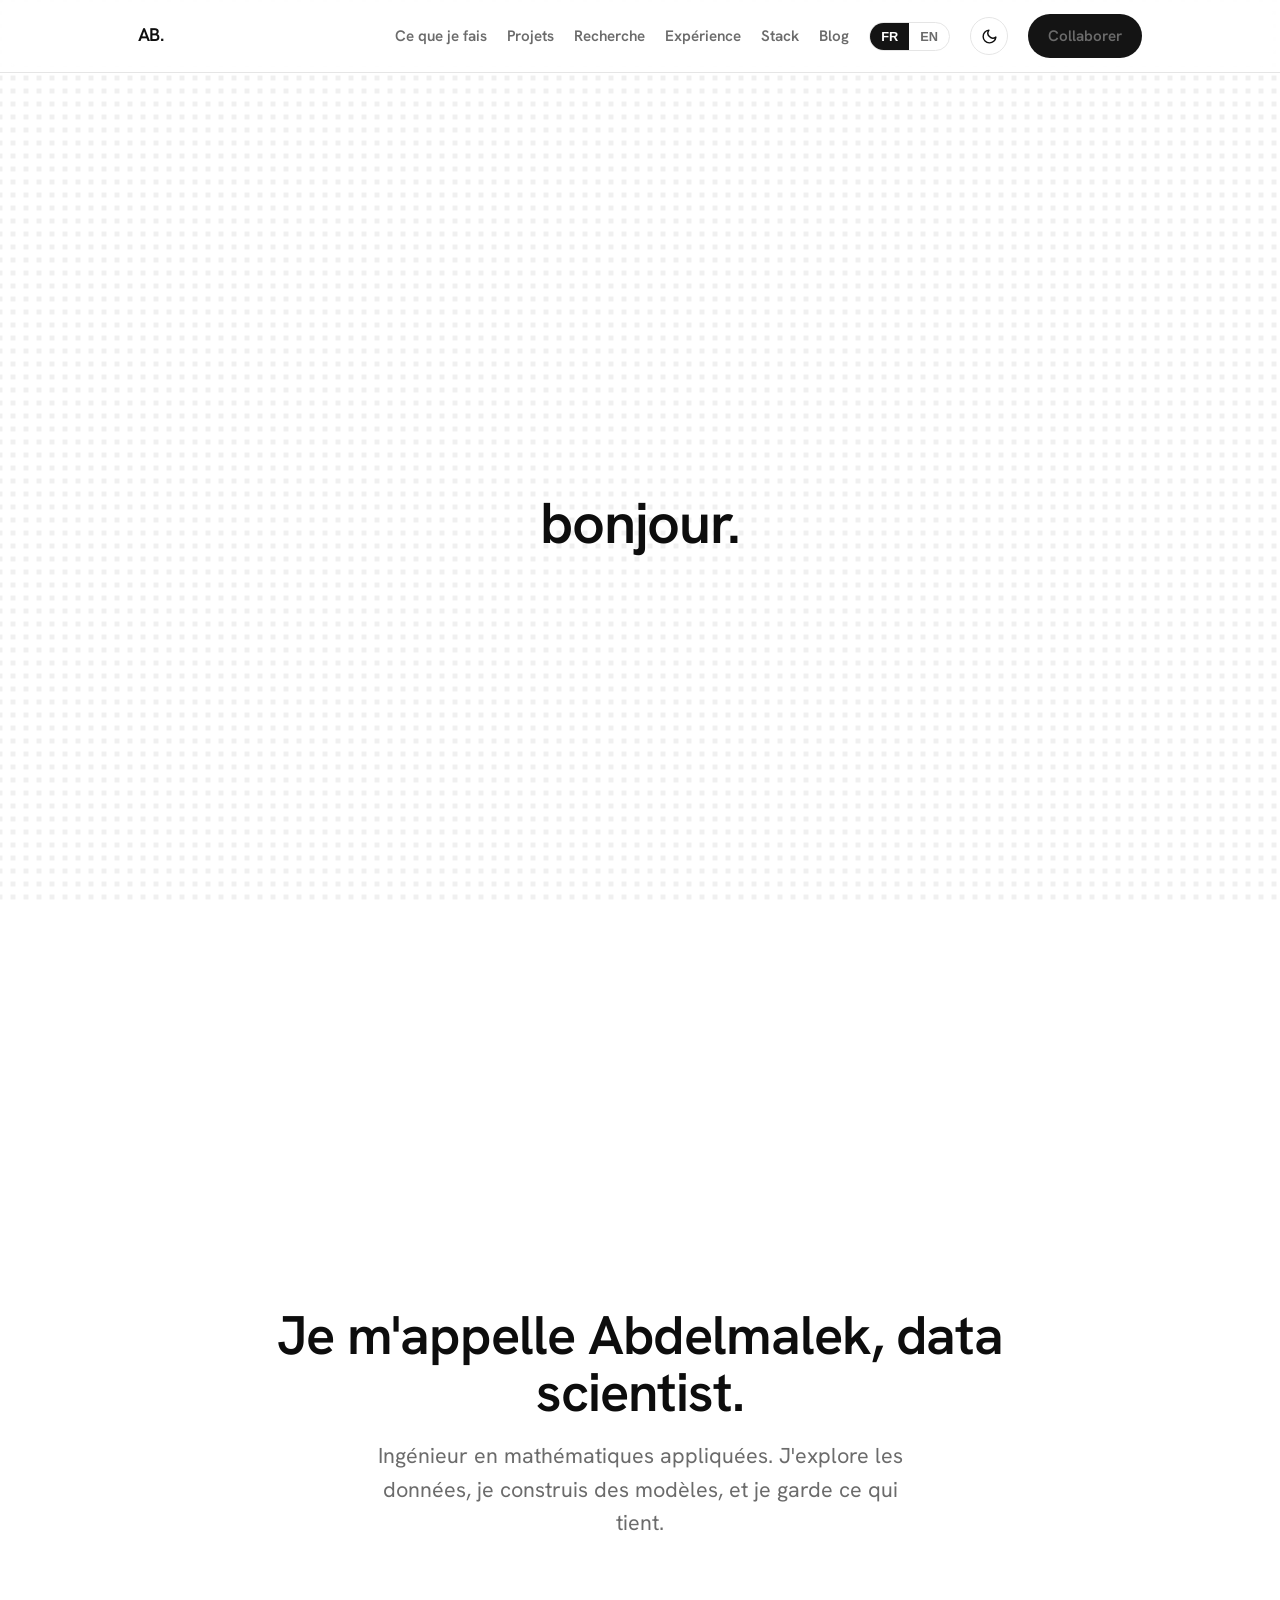
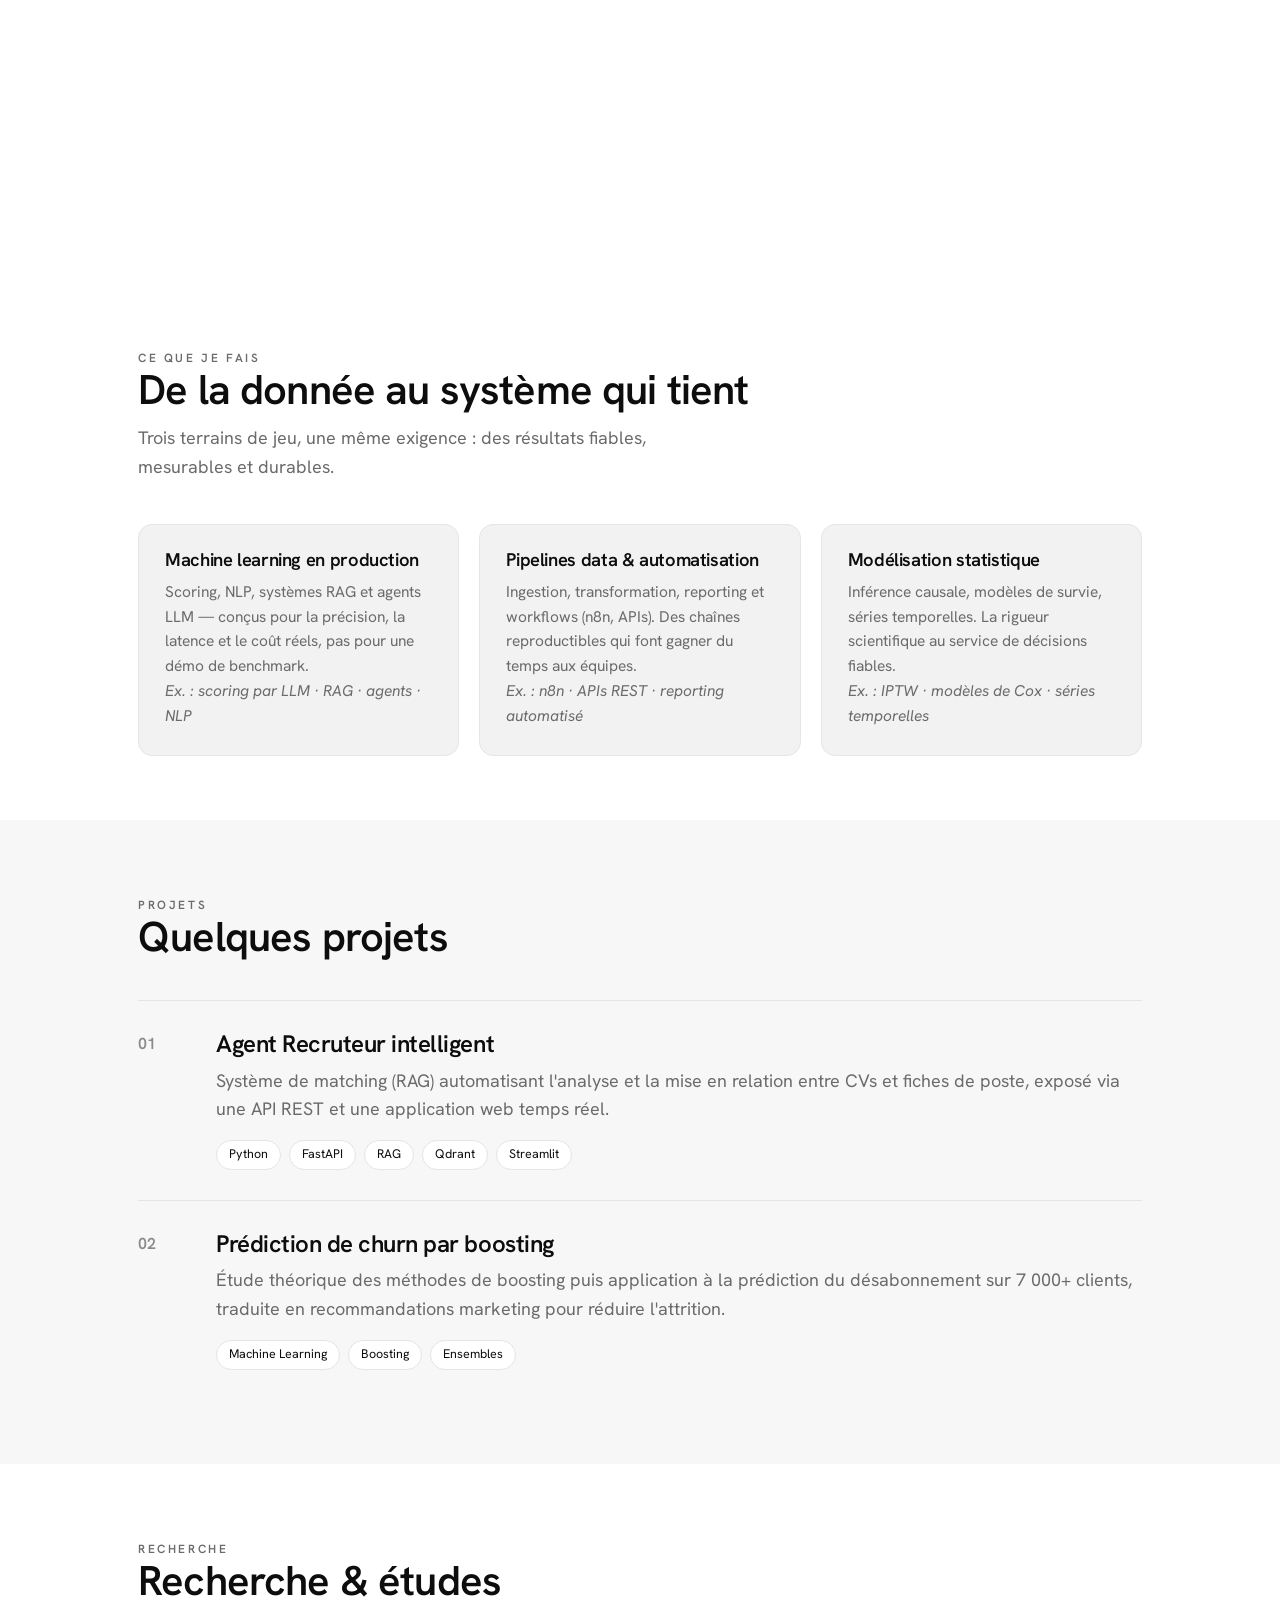
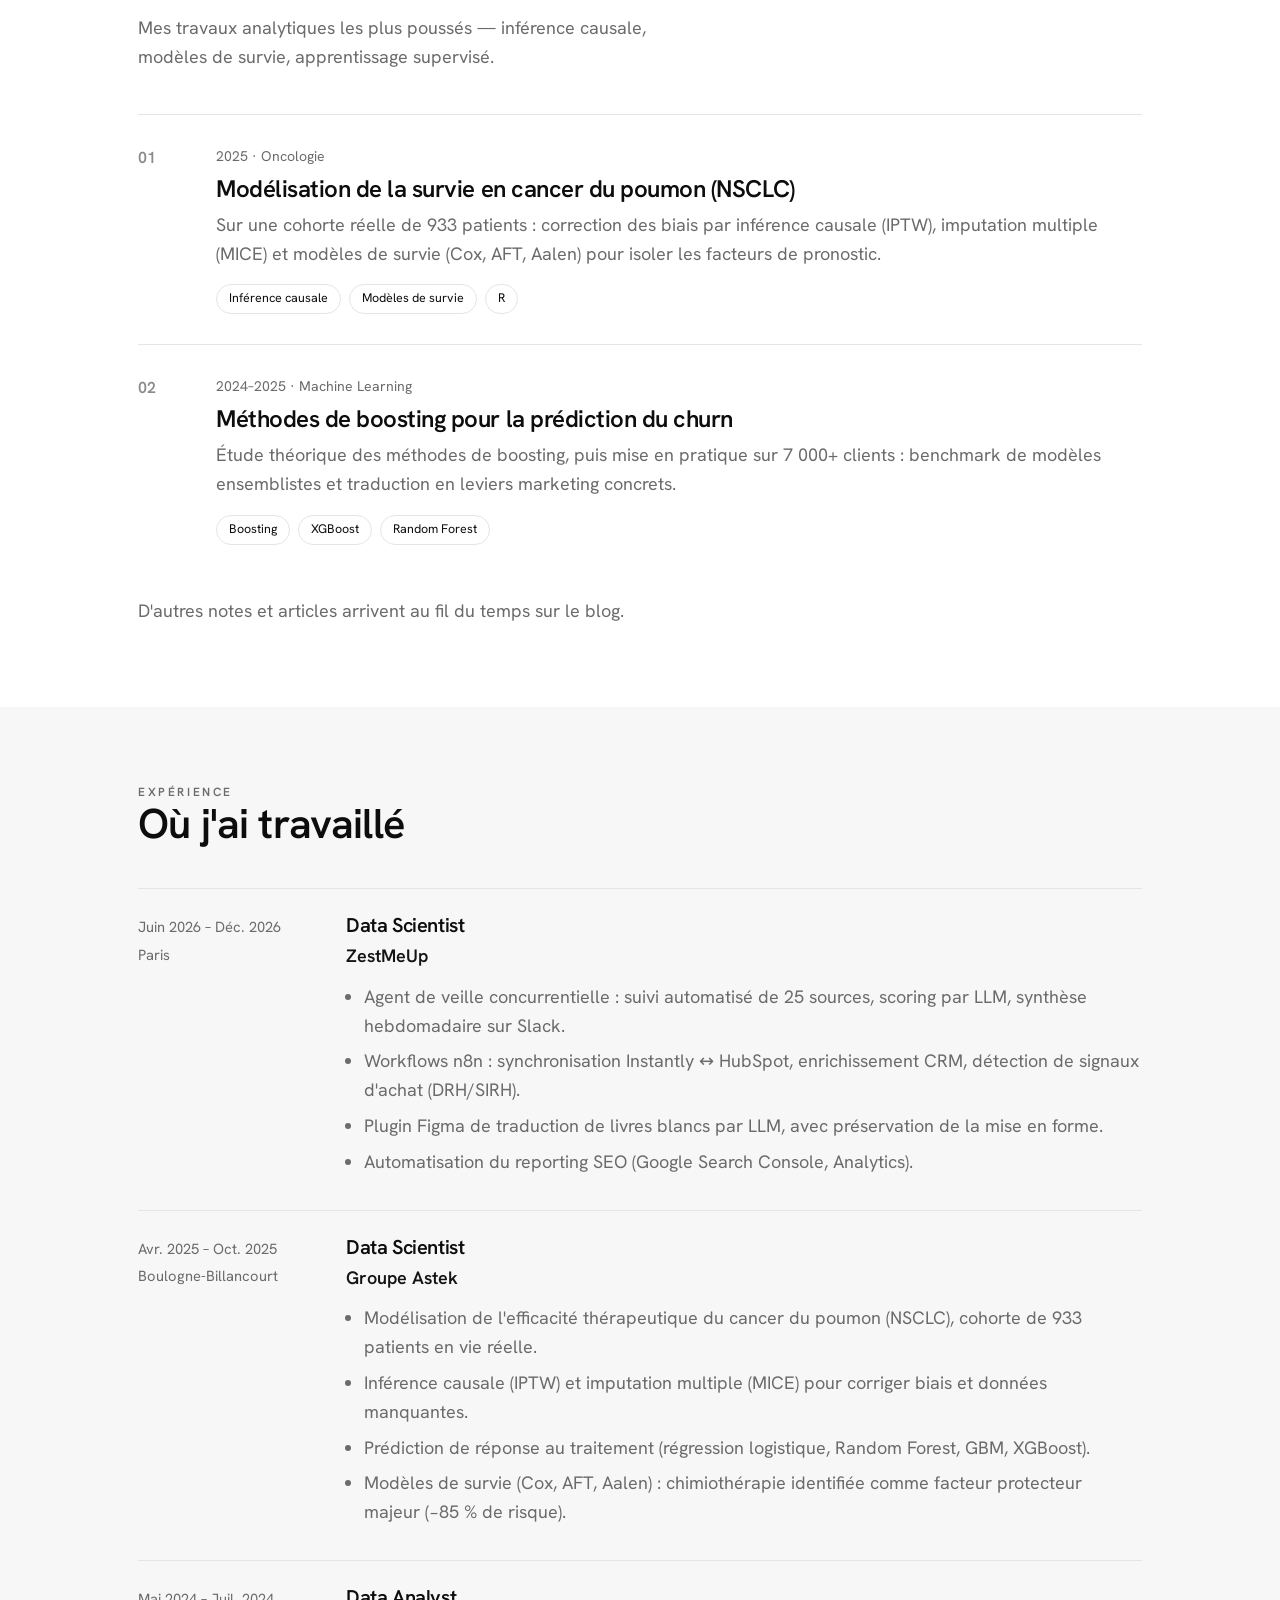
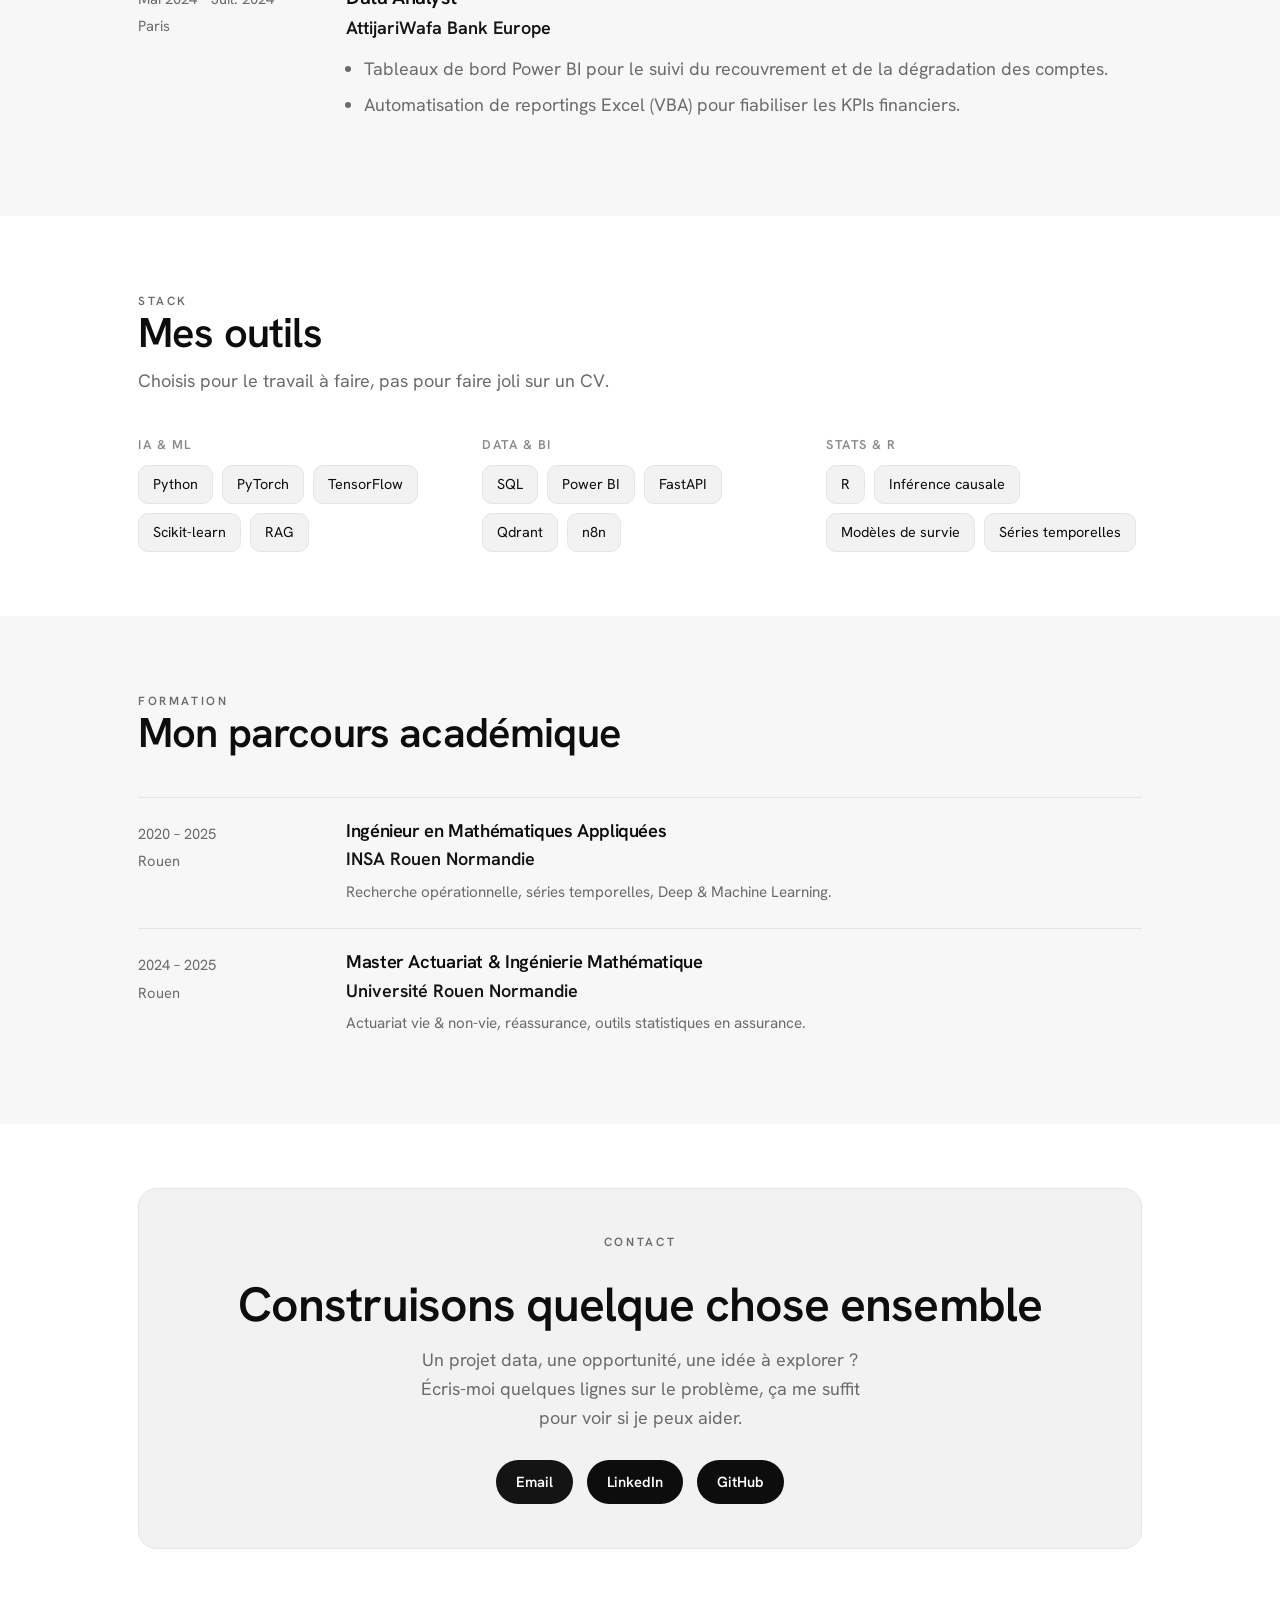
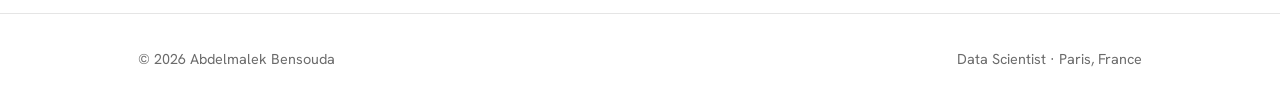
==== index.html @ 174f7709 "Add files via upload" ====
<!doctype html>
<html lang="fr" data-theme="light">
<head>
  <meta charset="utf-8">
  <meta name="viewport" content="width=device-width, initial-scale=1">
  <title>Abdelmalek Bensouda — Data Scientist</title>
  <meta name="description" content="Abdelmalek Bensouda, Data Scientist à Paris. Machine learning en production, pipelines data, inférence causale et automatisation.">
  <script>try{var t=localStorage.getItem('theme');if(!t){t=window.matchMedia&&window.matchMedia('(prefers-color-scheme: dark)').matches?'dark':'light';}document.documentElement.setAttribute('data-theme',t);}catch(e){}</script>
  <link rel="preconnect" href="https://fonts.googleapis.com">
  <link rel="preconnect" href="https://fonts.gstatic.com" crossorigin>
  <link href="https://fonts.googleapis.com/css2?family=Hanken+Grotesk:wght@400;500;600;700;800&display=swap" rel="stylesheet">
  <link rel="stylesheet" href="style.css">
</head>
<body>

  <!-- Navigation -->
  <nav class="nav">
    <div class="nav-inner">
      <a href="index.html" class="brand">AB<b>.</b></a>
      <button class="nav-toggle" id="nav-toggle" aria-label="Menu">☰</button>
      <div class="nav-links" id="nav-links">
        <a href="#faire" class="hide-sm" data-i18n="nav.what">Ce que je fais</a>
        <a href="#projets" data-i18n="nav.projects">Projets</a>
        <a href="#recherche" class="hide-sm" data-i18n="nav.research">Recherche</a>
        <a href="#experience" class="hide-sm" data-i18n="nav.experience">Expérience</a>
        <a href="#stack" class="hide-sm" data-i18n="nav.stack">Stack</a>
        <a href="blog.html" data-i18n="nav.blog">Blog</a>
        <span class="lang">
          <button type="button" data-lang="fr">FR</button>
          <button type="button" data-lang="en">EN</button>
        </span>
        <button id="theme-toggle" class="icon-btn" aria-label="Thème">☾</button>
        <a href="#contact" class="btn btn-sea" data-i18n="nav.collab">Collaborer</a>
      </div>
    </div>
  </nav>

  <!-- Hero : écran pixelisé — slide 1 "bonjour.", slide 2 présentation -->
  <header class="hero" id="hero">
    <canvas id="pixelcanvas" class="pixelcanvas" aria-hidden="true"></canvas>
    <div class="slide">
      <span class="greet" data-i18n="hero.greet">bonjour<b>.</b></span>
    </div>
    <div class="slide">
      <div class="slide-inner" data-reveal>
        <h1 class="bigname" data-i18n="hero.name">Je m'appelle Abdelmalek, data scientist<b>.</b></h1>
        <p class="bigrole" data-i18n="hero.pitch">Ingénieur en mathématiques appliquées. J'explore les données, je construis des modèles, et je garde ce qui tient.</p>
      </div>
    </div>
  </header>

  <main>
    <!-- Ce que je fais -->
    <section id="faire">
      <div class="wrap">
        <div class="section-head" data-reveal>
          <p class="eyebrow" data-i18n="what.eyebrow">Ce que je fais</p>
          <h2 data-i18n="what.title">De la donnée au système qui tient</h2>
          <p data-i18n="what.sub">Trois terrains de jeu, une même exigence : des résultats fiables, mesurables et durables.</p>
        </div>
        <div class="cards">
          <div class="card" data-reveal>
            <h3 data-i18n="c1.t">Machine learning en production</h3>
            <p data-i18n="c1.b">Scoring, NLP, systèmes RAG et agents LLM — conçus pour la précision, la latence et le coût réels, pas pour une démo de benchmark.</p>
            <p class="card-ex" data-i18n="c1.ex">Ex. : scoring par LLM · RAG · agents · NLP</p>
          </div>
          <div class="card" data-reveal>
            <h3 data-i18n="c2.t">Pipelines data &amp; automatisation</h3>
            <p data-i18n="c2.b">Ingestion, transformation, reporting et workflows (n8n, APIs). Des chaînes reproductibles qui font gagner du temps aux équipes.</p>
            <p class="card-ex" data-i18n="c2.ex">Ex. : n8n · APIs REST · reporting automatisé</p>
          </div>
          <div class="card" data-reveal>
            <h3 data-i18n="c3.t">Modélisation statistique</h3>
            <p data-i18n="c3.b">Inférence causale, modèles de survie, séries temporelles. La rigueur scientifique au service de décisions fiables.</p>
            <p class="card-ex" data-i18n="c3.ex">Ex. : IPTW · modèles de Cox · séries temporelles</p>
          </div>
        </div>
      </div>
    </section>

    <!-- Projets -->
    <section id="projets">
      <div class="wrap">
        <div class="section-head" data-reveal>
          <p class="eyebrow" data-i18n="proj.eyebrow">Projets</p>
          <h2 data-i18n="proj.title">Quelques projets</h2>
        </div>
        <div class="project" data-reveal>
          <div class="num">01</div>
          <div>
            <h3 data-i18n="p1.t">Agent Recruteur intelligent</h3>
            <p data-i18n="p1.b">Système de matching (RAG) automatisant l'analyse et la mise en relation entre CVs et fiches de poste, exposé via une API REST et une application web temps réel.</p>
            <div class="tags">
              <span class="tag">Python</span><span class="tag">FastAPI</span>
              <span class="tag">RAG</span><span class="tag">Qdrant</span><span class="tag">Streamlit</span>
            </div>
          </div>
        </div>
        <div class="project" data-reveal>
          <div class="num">02</div>
          <div>
            <h3 data-i18n="p2.t">Prédiction de churn par boosting</h3>
            <p data-i18n="p2.b">Étude théorique des méthodes de boosting puis application à la prédiction du désabonnement sur 7 000+ clients, traduite en recommandations marketing pour réduire l'attrition.</p>
            <div class="tags">
              <span class="tag">Machine Learning</span><span class="tag">Boosting</span>
              <span class="tag">Ensembles</span>
            </div>
          </div>
        </div>
      </div>
    </section>

    <!-- Recherche -->
    <section id="recherche">
      <div class="wrap">
        <div class="section-head" data-reveal>
          <p class="eyebrow" data-i18n="research.eyebrow">Recherche</p>
          <h2 data-i18n="research.title">Recherche &amp; études</h2>
          <p data-i18n="research.sub">Mes travaux analytiques les plus poussés — inférence causale, modèles de survie, apprentissage supervisé.</p>
        </div>
        <div class="project" data-reveal>
          <div class="num">01</div>
          <div>
            <div class="when" data-i18n="r1.when" style="color:var(--muted);font-size:.88rem;margin-bottom:8px">2025 · Oncologie</div>
            <h3 data-i18n="r1.t">Modélisation de la survie en cancer du poumon (NSCLC)</h3>
            <p data-i18n="r1.b">Sur une cohorte réelle de 933 patients : correction des biais par inférence causale (IPTW), imputation multiple (MICE) et modèles de survie (Cox, AFT, Aalen) pour isoler les facteurs de pronostic.</p>
            <div class="tags">
              <span class="tag" data-i18n="chip.causal">Inférence causale</span>
              <span class="tag" data-i18n="chip.surv">Modèles de survie</span>
              <span class="tag">R</span>
            </div>
          </div>
        </div>
        <div class="project" data-reveal>
          <div class="num">02</div>
          <div>
            <div class="when" data-i18n="r2.when" style="color:var(--muted);font-size:.88rem;margin-bottom:8px">2024–2025 · Machine Learning</div>
            <h3 data-i18n="r2.t">Méthodes de boosting pour la prédiction du churn</h3>
            <p data-i18n="r2.b">Étude théorique des méthodes de boosting, puis mise en pratique sur 7 000+ clients : benchmark de modèles ensemblistes et traduction en leviers marketing concrets.</p>
            <div class="tags">
              <span class="tag">Boosting</span><span class="tag">XGBoost</span><span class="tag">Random Forest</span>
            </div>
          </div>
        </div>
        <p data-reveal data-i18n="research.note" style="color:var(--muted);margin-top:22px">D'autres notes et articles arrivent au fil du temps sur le blog.</p>
      </div>
    </section>

    <!-- Expérience -->
    <section id="experience">
      <div class="wrap">
        <div class="section-head" data-reveal>
          <p class="eyebrow" data-i18n="exp.eyebrow">Expérience</p>
          <h2 data-i18n="exp.title">Où j'ai travaillé</h2>
        </div>
        <div class="xp" data-reveal>
          <div class="when"><span data-i18n="x1.when">Juin 2026 – Déc. 2026</span><span class="place">Paris</span></div>
          <div>
            <h3 data-i18n="x1.role">Data Scientist</h3>
            <div class="org">ZestMeUp</div>
            <ul data-i18n="x1.ul"><li>Agent de veille concurrentielle : suivi automatisé de 25 sources, scoring par LLM, synthèse hebdomadaire sur Slack.</li><li>Workflows n8n : synchronisation Instantly ↔ HubSpot, enrichissement CRM, détection de signaux d'achat (DRH/SIRH).</li><li>Plugin Figma de traduction de livres blancs par LLM, avec préservation de la mise en forme.</li><li>Automatisation du reporting SEO (Google Search Console, Analytics).</li></ul>
          </div>
        </div>
        <div class="xp" data-reveal>
          <div class="when"><span data-i18n="x2.when">Avr. 2025 – Oct. 2025</span><span class="place">Boulogne-Billancourt</span></div>
          <div>
            <h3 data-i18n="x2.role">Data Scientist</h3>
            <div class="org">Groupe Astek</div>
            <ul data-i18n="x2.ul"><li>Modélisation de l'efficacité thérapeutique du cancer du poumon (NSCLC), cohorte de 933 patients en vie réelle.</li><li>Inférence causale (IPTW) et imputation multiple (MICE) pour corriger biais et données manquantes.</li><li>Prédiction de réponse au traitement (régression logistique, Random Forest, GBM, XGBoost).</li><li>Modèles de survie (Cox, AFT, Aalen) : chimiothérapie identifiée comme facteur protecteur majeur (−85 % de risque).</li></ul>
          </div>
        </div>
        <div class="xp" data-reveal>
          <div class="when"><span data-i18n="x3.when">Mai 2024 – Juil. 2024</span><span class="place">Paris</span></div>
          <div>
            <h3 data-i18n="x3.role">Data Analyst</h3>
            <div class="org">AttijariWafa Bank Europe</div>
            <ul data-i18n="x3.ul"><li>Tableaux de bord Power BI pour le suivi du recouvrement et de la dégradation des comptes.</li><li>Automatisation de reportings Excel (VBA) pour fiabiliser les KPIs financiers.</li></ul>
          </div>
        </div>
      </div>
    </section>

    <!-- Stack -->
    <section id="stack">
      <div class="wrap">
        <div class="section-head" data-reveal>
          <p class="eyebrow" data-i18n="stack.eyebrow">Stack</p>
          <h2 data-i18n="stack.title">Mes outils</h2>
          <p data-i18n="stack.sub">Choisis pour le travail à faire, pas pour faire joli sur un CV.</p>
        </div>
        <div class="stack-grid">
          <div data-reveal>
            <h3>IA &amp; ML</h3>
            <div class="chips">
              <span class="chip">Python</span><span class="chip">PyTorch</span>
              <span class="chip">TensorFlow</span><span class="chip">Scikit-learn</span><span class="chip">RAG</span>
            </div>
          </div>
          <div data-reveal>
            <h3>Data &amp; BI</h3>
            <div class="chips">
              <span class="chip">SQL</span><span class="chip">Power BI</span>
              <span class="chip">FastAPI</span><span class="chip">Qdrant</span><span class="chip">n8n</span>
            </div>
          </div>
          <div data-reveal>
            <h3 data-i18n="stack.g3">Stats &amp; R</h3>
            <div class="chips">
              <span class="chip">R</span>
              <span class="chip" data-i18n="chip.causal">Inférence causale</span>
              <span class="chip" data-i18n="chip.surv">Modèles de survie</span>
              <span class="chip" data-i18n="chip.ts">Séries temporelles</span>
            </div>
          </div>
        </div>
      </div>
    </section>

    <!-- Formation -->
    <section id="formation">
      <div class="wrap">
        <div class="section-head" data-reveal>
          <p class="eyebrow" data-i18n="edu.eyebrow">Formation</p>
          <h2 data-i18n="edu.title">Mon parcours académique</h2>
        </div>
        <div class="edu" data-reveal>
          <div class="when">2020 – 2025<span class="place" style="display:block;margin-top:4px">Rouen</span></div>
          <div>
            <h3 data-i18n="e1.t">Ingénieur en Mathématiques Appliquées</h3>
            <div class="org">INSA Rouen Normandie</div>
            <p data-i18n="e1.b">Recherche opérationnelle, séries temporelles, Deep &amp; Machine Learning.</p>
          </div>
        </div>
        <div class="edu" data-reveal>
          <div class="when">2024 – 2025<span class="place" style="display:block;margin-top:4px">Rouen</span></div>
          <div>
            <h3 data-i18n="e2.t">Master Actuariat &amp; Ingénierie Mathématique</h3>
            <div class="org">Université Rouen Normandie</div>
            <p data-i18n="e2.b">Actuariat vie &amp; non-vie, réassurance, outils statistiques en assurance.</p>
          </div>
        </div>
      </div>
    </section>

    <!-- Contact -->
    <section id="contact">
      <div class="wrap">
        <div class="contact-box" data-reveal>
          <p class="eyebrow" data-i18n="contact.eyebrow">Contact</p>
          <h2 data-i18n="contact.title">Construisons quelque chose ensemble</h2>
          <p data-i18n="contact.b">Un projet data, une opportunité, une idée à explorer ? Écris-moi quelques lignes sur le problème, ça me suffit pour voir si je peux aider.</p>
          <div class="contact-links">
            <a href="mailto:abdelmalekbensouda@gmail.com" class="btn btn-sea">Email</a>
            <a href="https://linkedin.com/in/abdelmalek-bensouda" target="_blank" rel="noopener" class="btn">LinkedIn</a>
            <a href="https://github.com/" target="_blank" rel="noopener" class="btn">GitHub</a>
          </div>
        </div>
      </div>
    </section>
  </main>

  <footer>
    <div class="wrap footer-inner">
      <span>© 2026 Abdelmalek Bensouda</span>
      <span data-i18n="footer.role">Data Scientist · Paris, France</span>
    </div>
  </footer>

  <script src="script.js"></script>
</body>
</html>
---- style.css ----
/* =========================================================
   Abdelmalek Bensouda — Portfolio
   Thème : blanc & bleu mer. Épicycle (oiseau) en pièce maîtresse.
   Change les couleurs dans :root ci-dessous.
   ========================================================= */

:root {
  --bg:      #FFFFFF;   /* blanc */
  --bg2:     #F7F7F7;   /* gris très clair */
  --surface: #F2F2F2;   /* carte gris clair */
  --ink:     #0D0D0D;   /* presque noir (texte) */
  --muted:   #6B6B6B;   /* gris moyen */
  --line:    #E5E5E5;   /* filets gris clair */
  --sea:     #141414;   /* accent principal (encre) */
  --sea-deep:#000000;
  --aqua:    #8A8A8A;   /* accent secondaire (gris) */
  --max:     1060px;
}

:root[data-theme="dark"] {
  --bg:      #0B0B0B;   /* noir doux */
  --bg2:     #121212;
  --surface: #181818;
  --ink:     #F4F4F4;
  --muted:   #A0A0A0;
  --line:    #272727;
  --sea:     #FFFFFF;
  --sea-deep:#D8D8D8;
  --aqua:    #8F8F8F;
}

* { box-sizing: border-box; }
html { scroll-behavior: smooth; }

body {
  margin: 0;
  background: var(--bg);
  color: var(--ink);
  font-family: "Hanken Grotesk", system-ui, -apple-system, sans-serif;
  font-size: 18px;
  line-height: 1.6;
  -webkit-font-smoothing: antialiased;
  transition: background 0.4s ease, color 0.4s ease;
  overflow-x: hidden;
}

a { color: inherit; }
b, strong { font-weight: 600; }
.wrap { width: 100%; max-width: var(--max); margin: 0 auto; padding: 0 28px; }

/* ---------- Typo ---------- */
h1, h2, h3 { margin: 0; font-weight: 600; letter-spacing: -0.02em; line-height: 1.05; }
.eyebrow { font-size: 0.74rem; letter-spacing: 0.22em; text-transform: uppercase;
  color: var(--aqua); font-weight: 600; margin: 0 0 20px; }

/* ---------- Intro ---------- */
.intro { position: fixed; inset: 0; z-index: 200; background: var(--bg);
  display: grid; place-items: center; animation: introOut 0.6s ease 1.6s forwards; }
.intro span { font-size: clamp(3rem, 12vw, 7rem); font-weight: 600; letter-spacing: -0.03em; }
.intro span b { color: var(--sea); }
@keyframes introOut { to { opacity: 0; visibility: hidden; } }

/* ---------- Nav ---------- */
.nav { position: sticky; top: 0; z-index: 80;
  background: color-mix(in srgb, var(--bg) 85%, transparent);
  backdrop-filter: saturate(140%) blur(10px); border-bottom: 1px solid var(--line); }
.nav-inner { display: flex; align-items: center; justify-content: space-between;
  gap: 16px; padding: 14px 28px; max-width: var(--max); margin: 0 auto; }
.brand { font-weight: 600; font-size: 1.15rem; letter-spacing: -0.03em; text-decoration: none; }
.brand b { color: var(--sea); }
.nav-links { display: flex; gap: 20px; align-items: center; flex-wrap: wrap; justify-content: flex-end; }
.nav-links a { text-decoration: none; color: var(--muted); font-size: 0.95rem; font-weight: 600;
  transition: color 0.2s ease; }
.nav-links a:hover { color: var(--ink); }

.lang { display: inline-flex; align-items: center; border: 1px solid var(--line);
  border-radius: 100px; overflow: hidden; }
.lang button { background: none; border: none; cursor: pointer; font-weight: 600;
  font-size: 0.8rem; color: var(--muted); padding: 6px 11px; transition: background 0.2s, color 0.2s; }
.lang button.active { background: var(--sea); color: #fff; }

.icon-btn { background: none; border: 1px solid var(--line); color: var(--ink);
  width: 38px; height: 38px; border-radius: 50%; cursor: pointer; font-size: 1rem;
  display: grid; place-items: center; transition: border-color 0.2s, transform 0.2s; }
.icon-btn:hover { border-color: var(--sea); transform: rotate(-15deg); }

.nav-toggle { display: none; background: none; border: 1px solid var(--line); color: var(--ink);
  width: 40px; height: 40px; border-radius: 10px; cursor: pointer; font-size: 1.15rem; place-items: center; }

.btn { display: inline-block; background: var(--ink); color: var(--bg); text-decoration: none;
  font-weight: 600; font-size: 0.92rem; padding: 10px 20px; border-radius: 100px;
  transition: transform 0.2s, background 0.2s; }
.btn:hover { transform: translateY(-2px); background: var(--sea-deep); color: var(--bg); }
.btn-sea { background: var(--sea); color: var(--bg); }
.btn-sea:hover { background: var(--sea-deep); color: var(--bg); }

/* ---------- Hero + épicycle ---------- */
.hero { position: relative; }
.pixelcanvas { position: fixed; inset: 0; width: 100%; height: 100%; display: block; z-index: 0; pointer-events: none; }
.slide { position: relative; z-index: 4; min-height: 100vh; display: grid; place-items: center; text-align: center; padding: 0 28px; }
.slide .greet { font-size: clamp(2rem, 6vw, 3.6rem); font-weight: 600; letter-spacing: -0.02em; color: var(--ink); }
.slide .greet b, .bigname b { color: var(--ink); }
.slide-inner { max-width: 760px; }
.pixel-hint { color: var(--muted); font-size: 0.9rem; margin: 0 0 22px; }
.intro-sec { padding: 80px 0 64px; }
.bigname { font-size: clamp(1.8rem, 5vw, 3.4rem); letter-spacing: -0.02em; }
.bigrole { color: var(--muted); font-size: clamp(1.05rem, 2.4vw, 1.35rem); max-width: 46ch; margin: 18px auto 0; line-height: 1.55; }
.greet { font-size: clamp(2.6rem, 8vw, 5rem); font-weight: 600; letter-spacing: -0.03em;
  cursor: pointer; user-select: none; transition: transform 0.2s ease; display: inline-block; }
.greet:hover { transform: translateY(-3px); }
.greet:active { transform: translateY(0); }
.greet:focus-visible { outline: 2px solid var(--sea); outline-offset: 8px; border-radius: 8px; }
.greet b { color: var(--sea); }

.intro-reveal { max-height: 0; overflow: hidden; opacity: 0;
  transition: max-height 0.55s ease, opacity 0.45s ease, margin 0.45s ease; }
.intro-reveal.open { max-height: 320px; opacity: 1; margin-top: 10px; }
.intro-reveal p { font-size: clamp(1.02rem, 2.3vw, 1.3rem); color: var(--ink);
  max-width: 54ch; margin: 0 auto; line-height: 1.55; }
#hero-hint { transition: opacity 0.35s ease; }
.epi-wrap { position: relative; width: min(560px, 92vw); margin: 4px auto 6px; }
canvas.epi { display: block; width: 100%; height: auto; }
.epi-cap { font-size: 0.82rem; color: var(--muted); margin: 0 0 22px; letter-spacing: 0.02em; }
.hero p.lead { font-size: clamp(1.02rem, 2.3vw, 1.3rem); color: var(--muted);
  max-width: 42ch; margin: 0 auto 26px; }
.hero-cta { display: flex; gap: 14px; justify-content: center; flex-wrap: wrap; }

/* bulles qui montent */
.field { position: absolute; inset: 0; z-index: 1; pointer-events: none; }
.bubble { position: absolute; bottom: -30px; border-radius: 2px;
  background: var(--aqua); opacity: 0.09; animation: rise linear infinite; }
@keyframes rise {
  0% { transform: translateY(0) translateX(0); opacity: 0; }
  10% { opacity: 0.22; }
  90% { opacity: 0.22; }
  100% { transform: translateY(-96vh) translateX(20px); opacity: 0; }
}

/* ---------- Sections ---------- */
section { padding: 64px 0; position: relative; z-index: 5; background: var(--bg); }
section:nth-of-type(even) { background: var(--bg2); }
.section-head { margin-bottom: 42px; }
.section-head h2 { font-size: clamp(1.7rem, 4.4vw, 2.6rem); }
.section-head p { color: var(--muted); margin: 12px 0 0; max-width: 52ch; }

[data-reveal] { opacity: 0; transform: translateY(20px); transition: opacity 0.6s ease, transform 0.6s ease; }
[data-reveal].in { opacity: 1; transform: none; }

/* services */
.cards { display: grid; grid-template-columns: repeat(3, 1fr); gap: 20px; }
.card { background: var(--surface); border: 1px solid var(--line); border-radius: 14px;
  padding: 26px; transition: transform 0.2s, box-shadow 0.2s; }
.card:hover { transform: translateY(-4px); box-shadow: 0 16px 36px rgba(10,42,63,0.08); }
.card .ico { font-size: 1.6rem; margin-bottom: 14px; }
.card h3 { font-size: 1.15rem; margin-bottom: 10px; }
.card p { color: var(--muted); margin: 0; font-size: 0.97rem; }
.card-ex { margin-top: 12px; font-size: 0.82rem; color: var(--muted); font-style: italic; }
.cards .card:nth-child(2) { transition-delay: .08s; }
.cards .card:nth-child(3) { transition-delay: .16s; }

/* projects */
.project { display: grid; grid-template-columns: 54px 1fr; gap: 24px;
  padding: 30px 0; border-top: 1px solid var(--line); }
.project .num { font-size: 1rem; font-weight: 600; color: var(--aqua); }
.project h3 { font-size: 1.5rem; margin-bottom: 10px; }
.project p { color: var(--muted); margin: 0 0 16px; }
.tags { display: flex; flex-wrap: wrap; gap: 8px; }
.tag { font-size: 0.78rem; padding: 4px 12px; border: 1px solid var(--line);
  border-radius: 100px; background: var(--bg); color: var(--ink); }

/* experience */
.xp { display: grid; grid-template-columns: 180px 1fr; gap: 28px;
  padding: 26px 0; border-top: 1px solid var(--line); }
.xp .when { color: var(--muted); font-size: 0.92rem; }
.xp .when .place { display: block; margin-top: 4px; }
.xp h3 { font-size: 1.25rem; margin-bottom: 6px; }
.xp .org { color: var(--sea); font-weight: 600; }
.xp ul { margin: 12px 0 0; padding-left: 18px; color: var(--muted); }
.xp ul li { margin-bottom: 7px; }

/* stack */
.stack-grid { display: grid; grid-template-columns: repeat(3, 1fr); gap: 28px; }
.stack-grid h3 { font-size: 0.8rem; letter-spacing: 0.12em; text-transform: uppercase;
  color: var(--aqua); margin-bottom: 14px; }
.chips { display: flex; flex-wrap: wrap; gap: 9px; }
.chip { font-size: 0.9rem; padding: 7px 14px; border-radius: 10px;
  background: var(--surface); border: 1px solid var(--line); }

/* education */
.edu { display: grid; grid-template-columns: 180px 1fr; gap: 28px;
  padding: 24px 0; border-top: 1px solid var(--line); }
.edu .when { color: var(--muted); font-size: 0.92rem; }
.edu h3 { font-size: 1.15rem; margin-bottom: 4px; }
.edu .org { color: var(--sea); font-weight: 600; margin-bottom: 6px; }
.edu p { color: var(--muted); margin: 0; font-size: 0.95rem; }

/* contact */
.contact-box { background: var(--surface); border: 1px solid var(--line);
  border-radius: 18px; padding: 44px; text-align: center; }
.contact-box h2 { font-size: clamp(1.8rem, 5vw, 3rem); margin-bottom: 16px; }
.contact-box p { color: var(--muted); max-width: 46ch; margin: 0 auto 28px; }
.contact-links { display: flex; gap: 14px; justify-content: center; flex-wrap: wrap; }

/* footer */
footer { border-top: 1px solid var(--line); padding: 34px 0; color: var(--muted);
  font-size: 0.9rem; position: relative; z-index: 5; background: var(--bg); }
.footer-inner { display: flex; justify-content: space-between; flex-wrap: wrap; gap: 10px; }

/* ---------- Blog / Article ---------- */
.page-head { padding: 72px 0 36px; }
.page-head h1 { font-size: clamp(2.2rem, 6vw, 3.6rem); margin-bottom: 14px; }
.page-head p { color: var(--muted); max-width: 54ch; }
.posts { border-top: 1px solid var(--line); }
.post-item { display: grid; grid-template-columns: 150px 1fr auto; gap: 24px;
  align-items: baseline; padding: 26px 0; border-bottom: 1px solid var(--line);
  text-decoration: none; transition: padding-left 0.2s ease; }
.post-item:hover { padding-left: 8px; }
.post-item .date { color: var(--muted); font-size: 0.88rem; }
.post-item h3 { font-size: 1.4rem; }
.post-item p { color: var(--muted); margin: 7px 0 0; font-size: 0.96rem; }
.post-item .arrow { color: var(--sea); font-size: 1.3rem; }
.article { max-width: 700px; margin: 0 auto; padding: 50px 0 90px; }
.article .date { color: var(--muted); font-size: 0.9rem; margin-bottom: 12px; }
.article h1 { font-size: clamp(1.9rem, 5vw, 3rem); margin-bottom: 26px; }
.article h2 { font-size: 1.5rem; margin: 36px 0 14px; }
.article p { margin: 0 0 20px; }
.article code { background: var(--surface); padding: 2px 7px; border-radius: 6px; font-size: 0.9em; }
.back-link { display: inline-block; margin-bottom: 26px; color: var(--muted); text-decoration: none; font-weight: 600; }
.back-link:hover { color: var(--ink); }

/* ---------- Responsive ---------- */
@media (max-width: 820px) {
  body { font-size: 17px; }
  .wrap, .nav-inner { padding-left: 16px; padding-right: 16px; }
  .cards { grid-template-columns: 1fr; }
  .stack-grid { grid-template-columns: 1fr; gap: 24px; }
  .xp, .edu { grid-template-columns: 1fr; gap: 8px; }
  .post-item { grid-template-columns: 1fr; gap: 5px; }
  .post-item .arrow { display: none; }
  .nav-toggle { display: grid; }
  .nav-links {
    display: none; position: absolute; top: 100%; left: 0; right: 0;
    flex-direction: column; align-items: flex-start; gap: 16px;
    background: var(--bg); border-bottom: 1px solid var(--line); padding: 18px 20px;
  }
  .nav-links.open { display: flex; }
  .nav-links a.hide-sm { display: block; }
  .contact-box { padding: 30px 20px; }
}
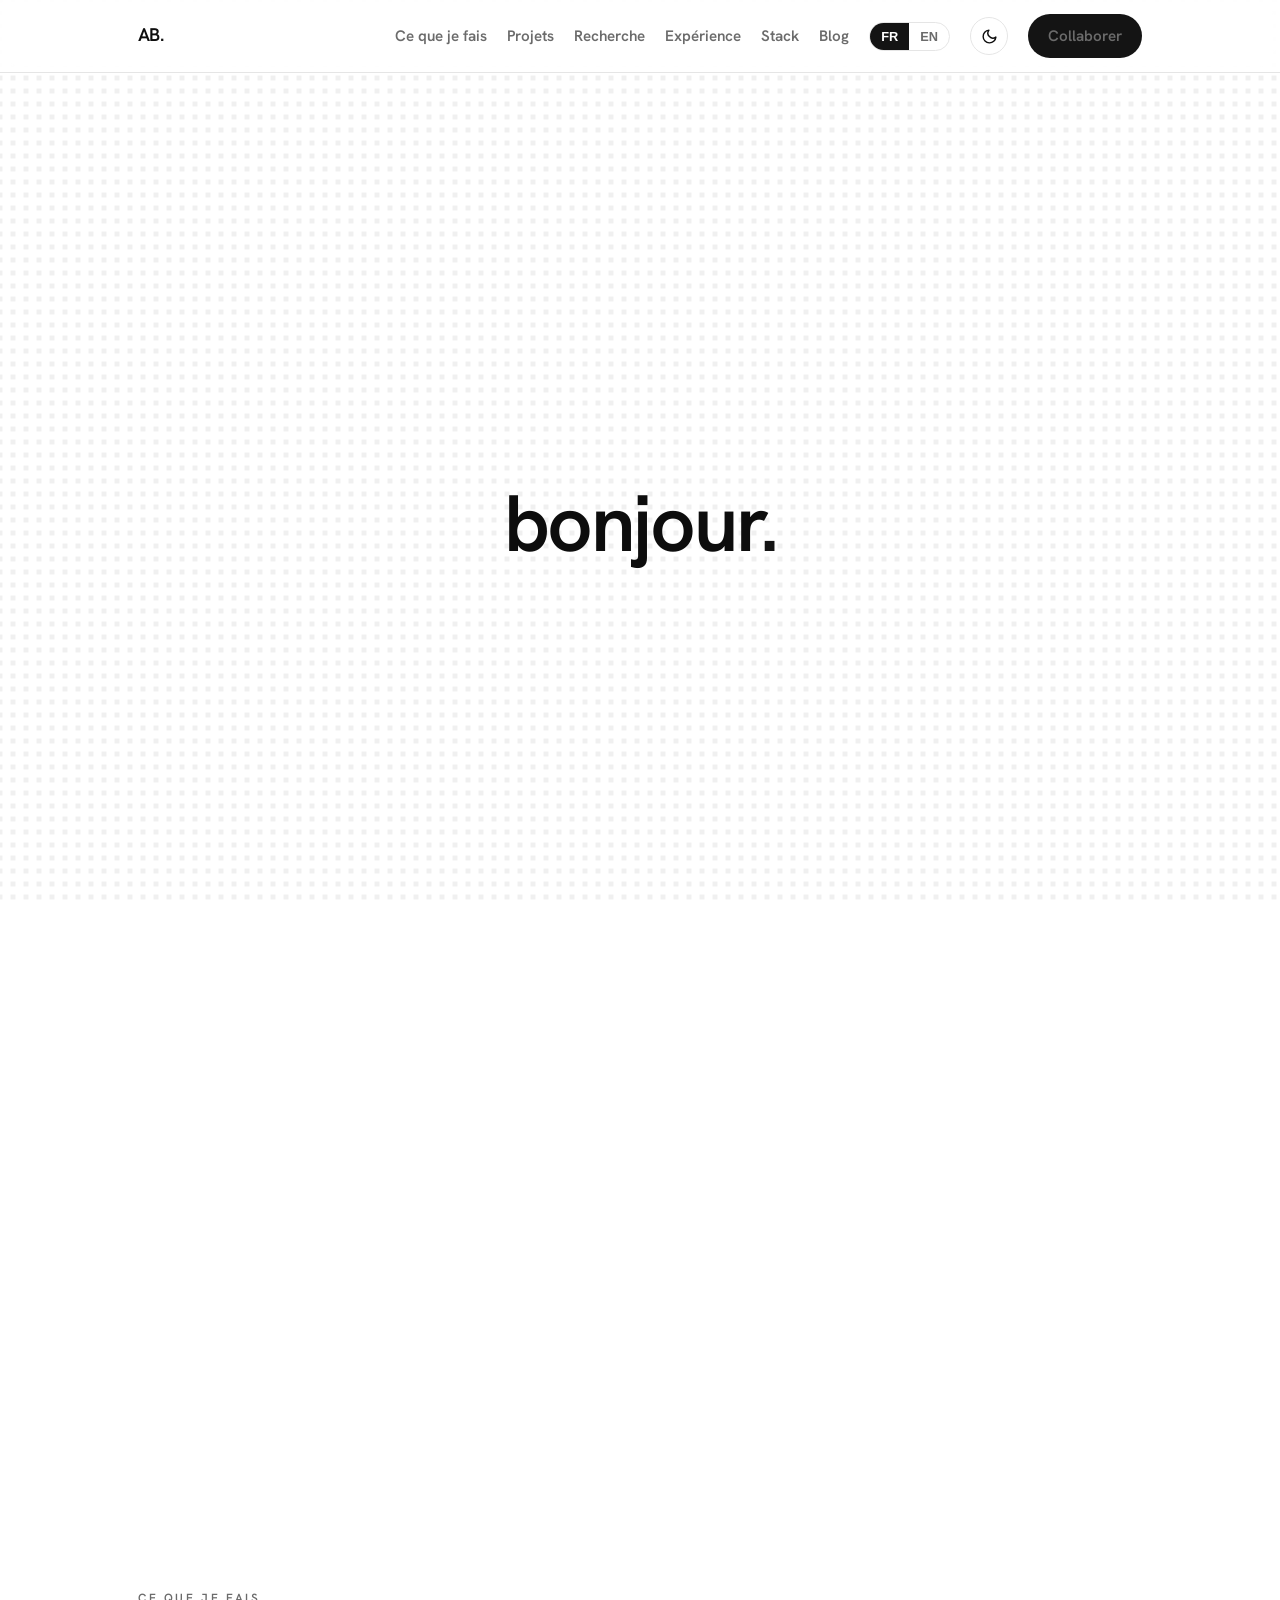
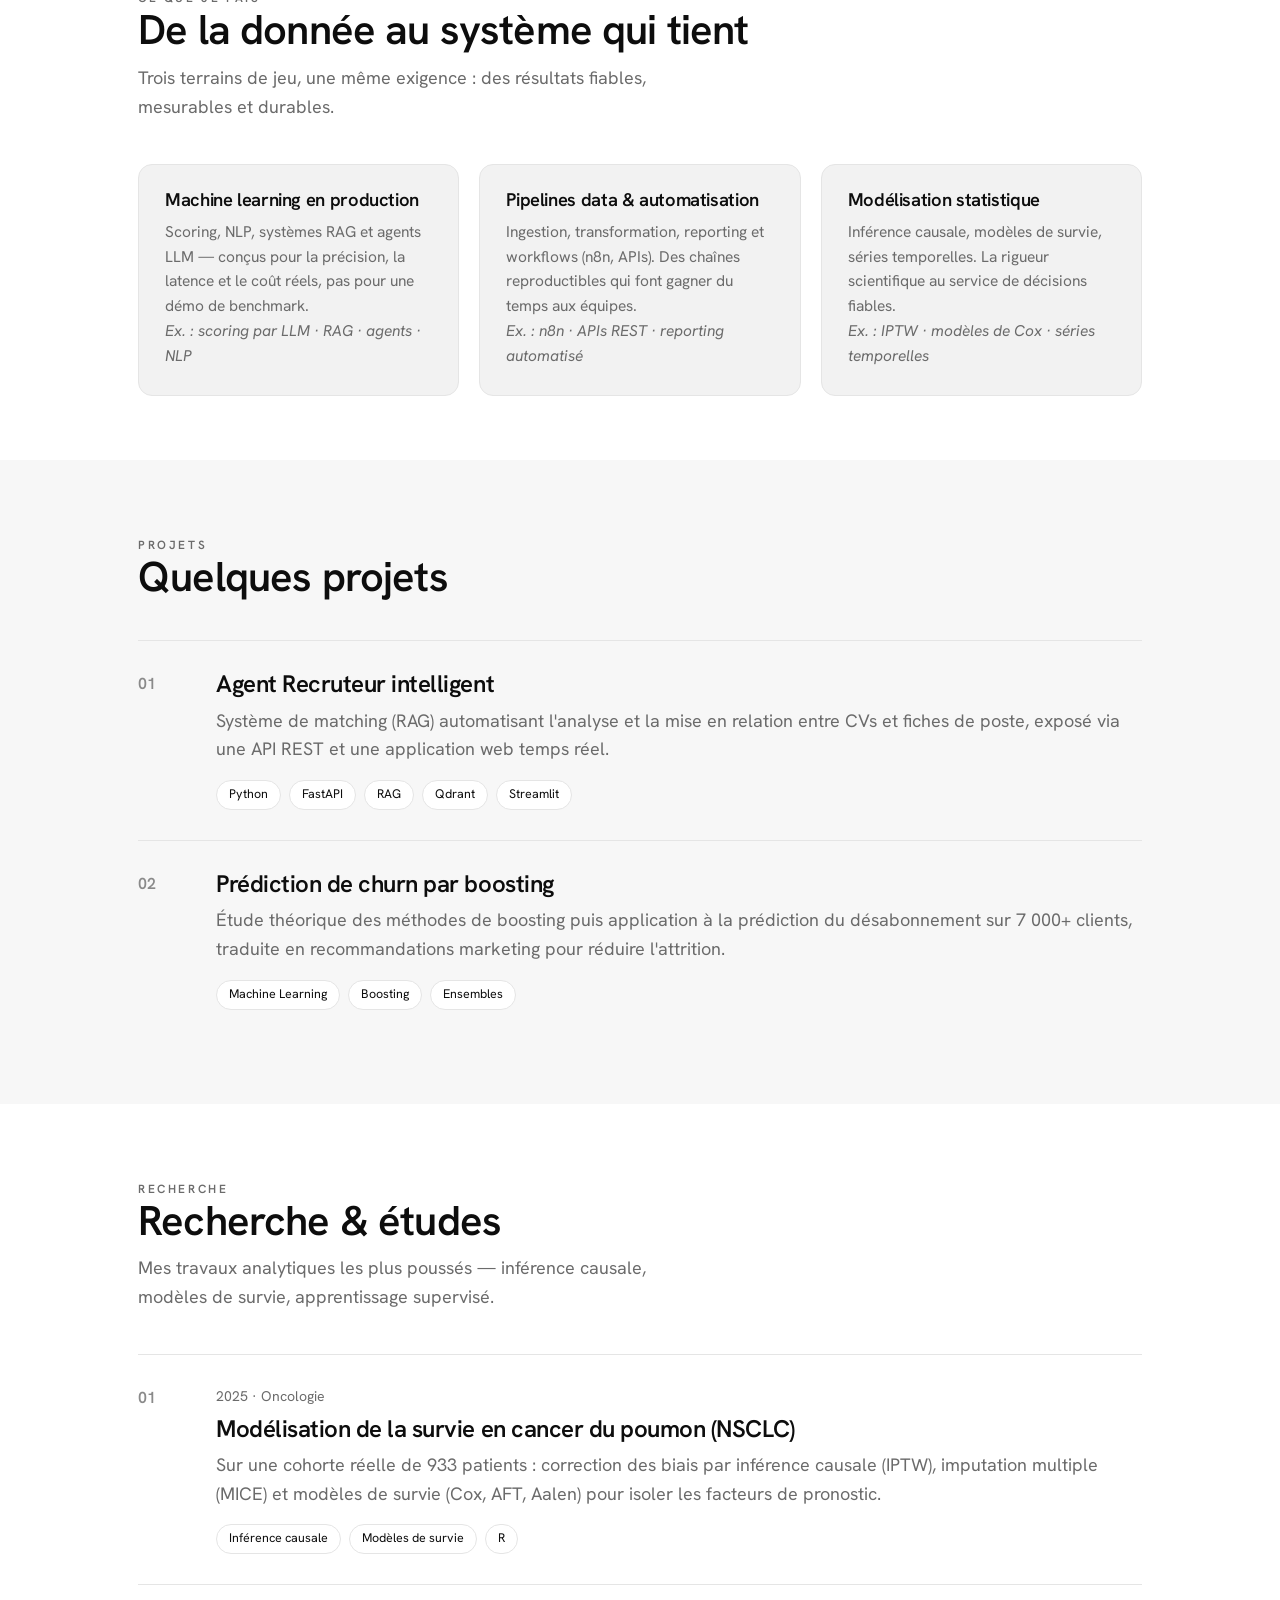
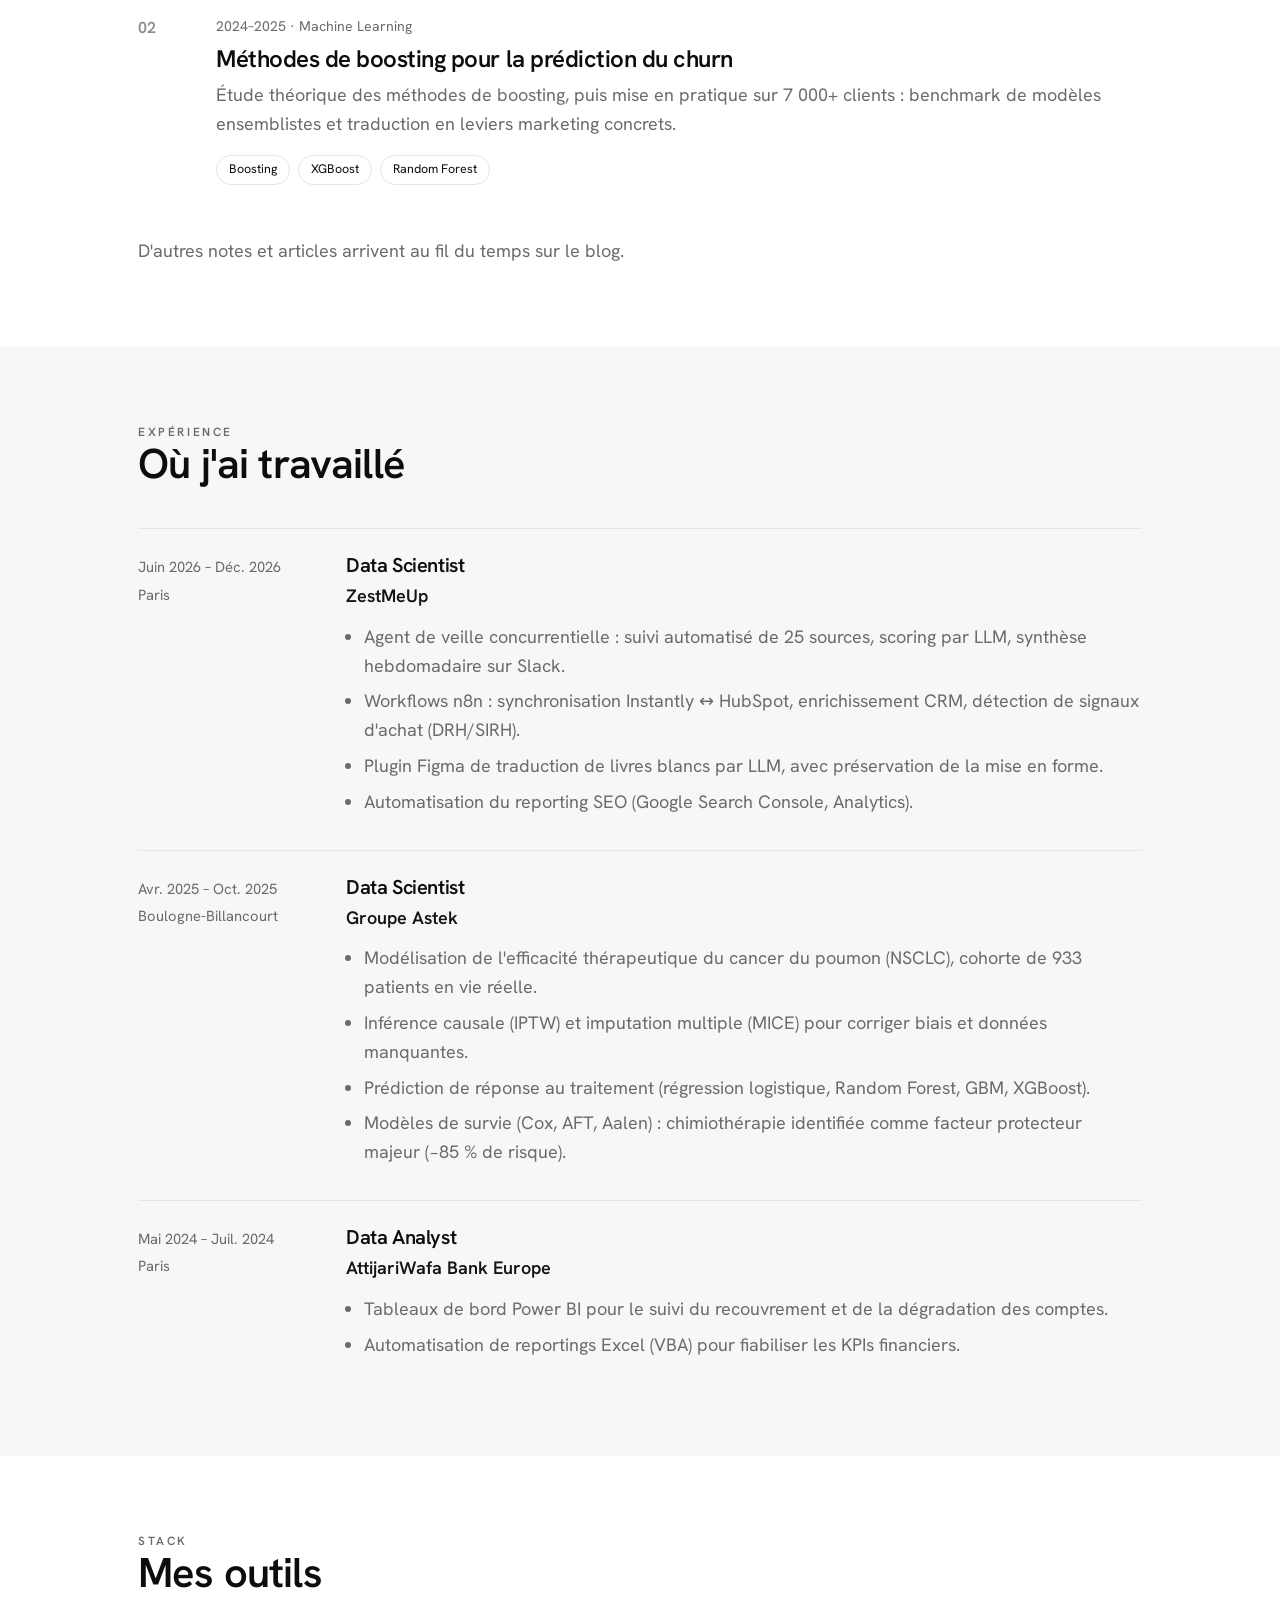
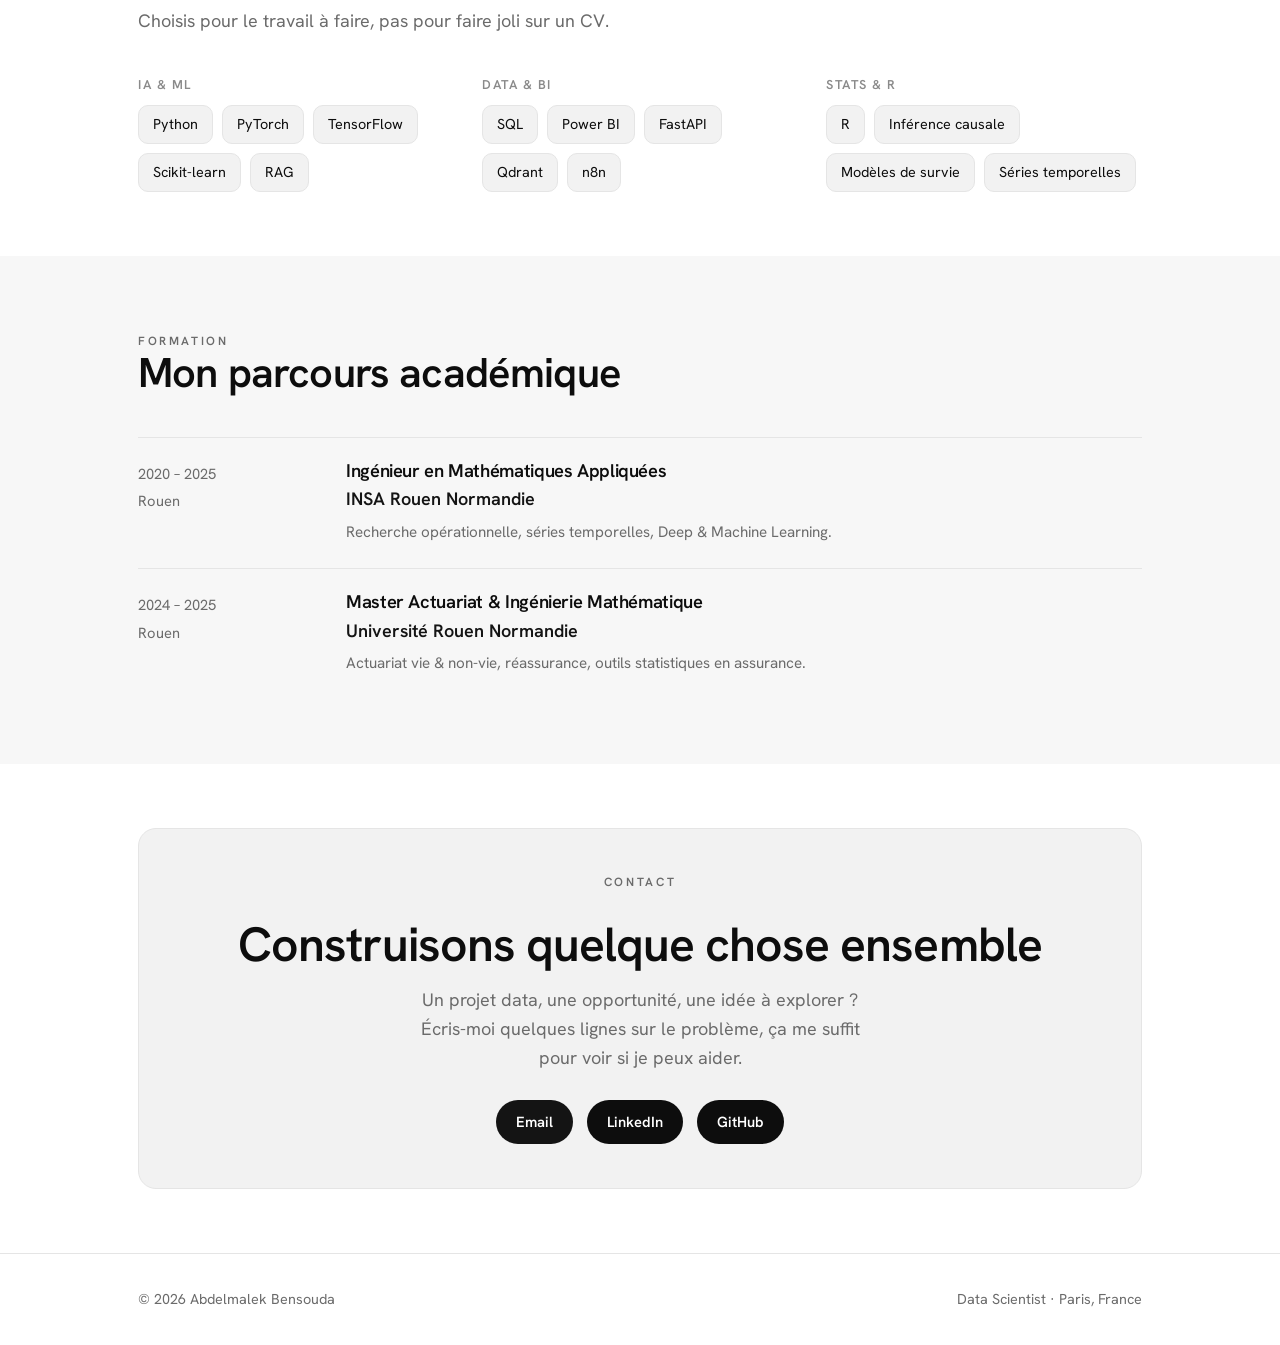
==== commit cb8ff239: "Add files via upload" ====
--- a/index.html
+++ b/index.html
@@ -35,16 +35,18 @@
     </div>
   </nav>
 
-  <!-- Hero : écran pixelisé — slide 1 "bonjour.", slide 2 présentation -->
+  <!-- Hero : écran pixelisé — "bonjour." puis présentation en fondu au défilement -->
   <header class="hero" id="hero">
     <canvas id="pixelcanvas" class="pixelcanvas" aria-hidden="true"></canvas>
-    <div class="slide">
-      <span class="greet" data-i18n="hero.greet">bonjour<b>.</b></span>
-    </div>
-    <div class="slide">
-      <div class="slide-inner" data-reveal>
-        <h1 class="bigname" data-i18n="hero.name">Je m'appelle Abdelmalek, data scientist<b>.</b></h1>
-        <p class="bigrole" data-i18n="hero.pitch">Ingénieur en mathématiques appliquées. J'explore les données, je construis des modèles, et je garde ce qui tient.</p>
+    <div class="hero-sticky">
+      <div class="layer" id="layer-greet">
+        <span class="greet" data-i18n="hero.greet">bonjour<b>.</b></span>
+      </div>
+      <div class="layer" id="layer-intro">
+        <div class="slide-inner">
+          <h1 class="bigname" data-i18n="hero.name">Je m'appelle Abdelmalek, data scientist<b>.</b></h1>
+          <p class="bigrole" data-i18n="hero.pitch">Ingénieur en mathématiques appliquées. J'explore les données, je construis des modèles, et je garde ce qui tient.</p>
+        </div>
       </div>
     </div>
   </header>
--- a/style.css
+++ b/style.css
@@ -95,11 +95,13 @@
 .btn-sea:hover { background: var(--sea-deep); color: var(--bg); }
 
 /* ---------- Hero + épicycle ---------- */
-.hero { position: relative; }
+.hero { position: relative; height: 160vh; }
 .pixelcanvas { position: fixed; inset: 0; width: 100%; height: 100%; display: block; z-index: 0; pointer-events: none; }
-.slide { position: relative; z-index: 4; min-height: 100vh; display: grid; place-items: center; text-align: center; padding: 0 28px; }
-.slide .greet { font-size: clamp(2rem, 6vw, 3.6rem); font-weight: 600; letter-spacing: -0.02em; color: var(--ink); }
-.slide .greet b, .bigname b { color: var(--ink); }
+.hero-sticky { position: sticky; top: 0; height: 100vh; z-index: 4; }
+.layer { position: absolute; inset: 0; display: grid; place-items: center; text-align: center; padding: 0 28px; will-change: opacity, transform; }
+#layer-intro { opacity: 0; }
+.greet { font-size: clamp(2rem, 6vw, 3.6rem); font-weight: 600; letter-spacing: -0.02em; color: var(--ink); }
+.greet b, .bigname b { color: var(--ink); }
 .slide-inner { max-width: 760px; }
 .pixel-hint { color: var(--muted); font-size: 0.9rem; margin: 0 0 22px; }
 .intro-sec { padding: 80px 0 64px; }
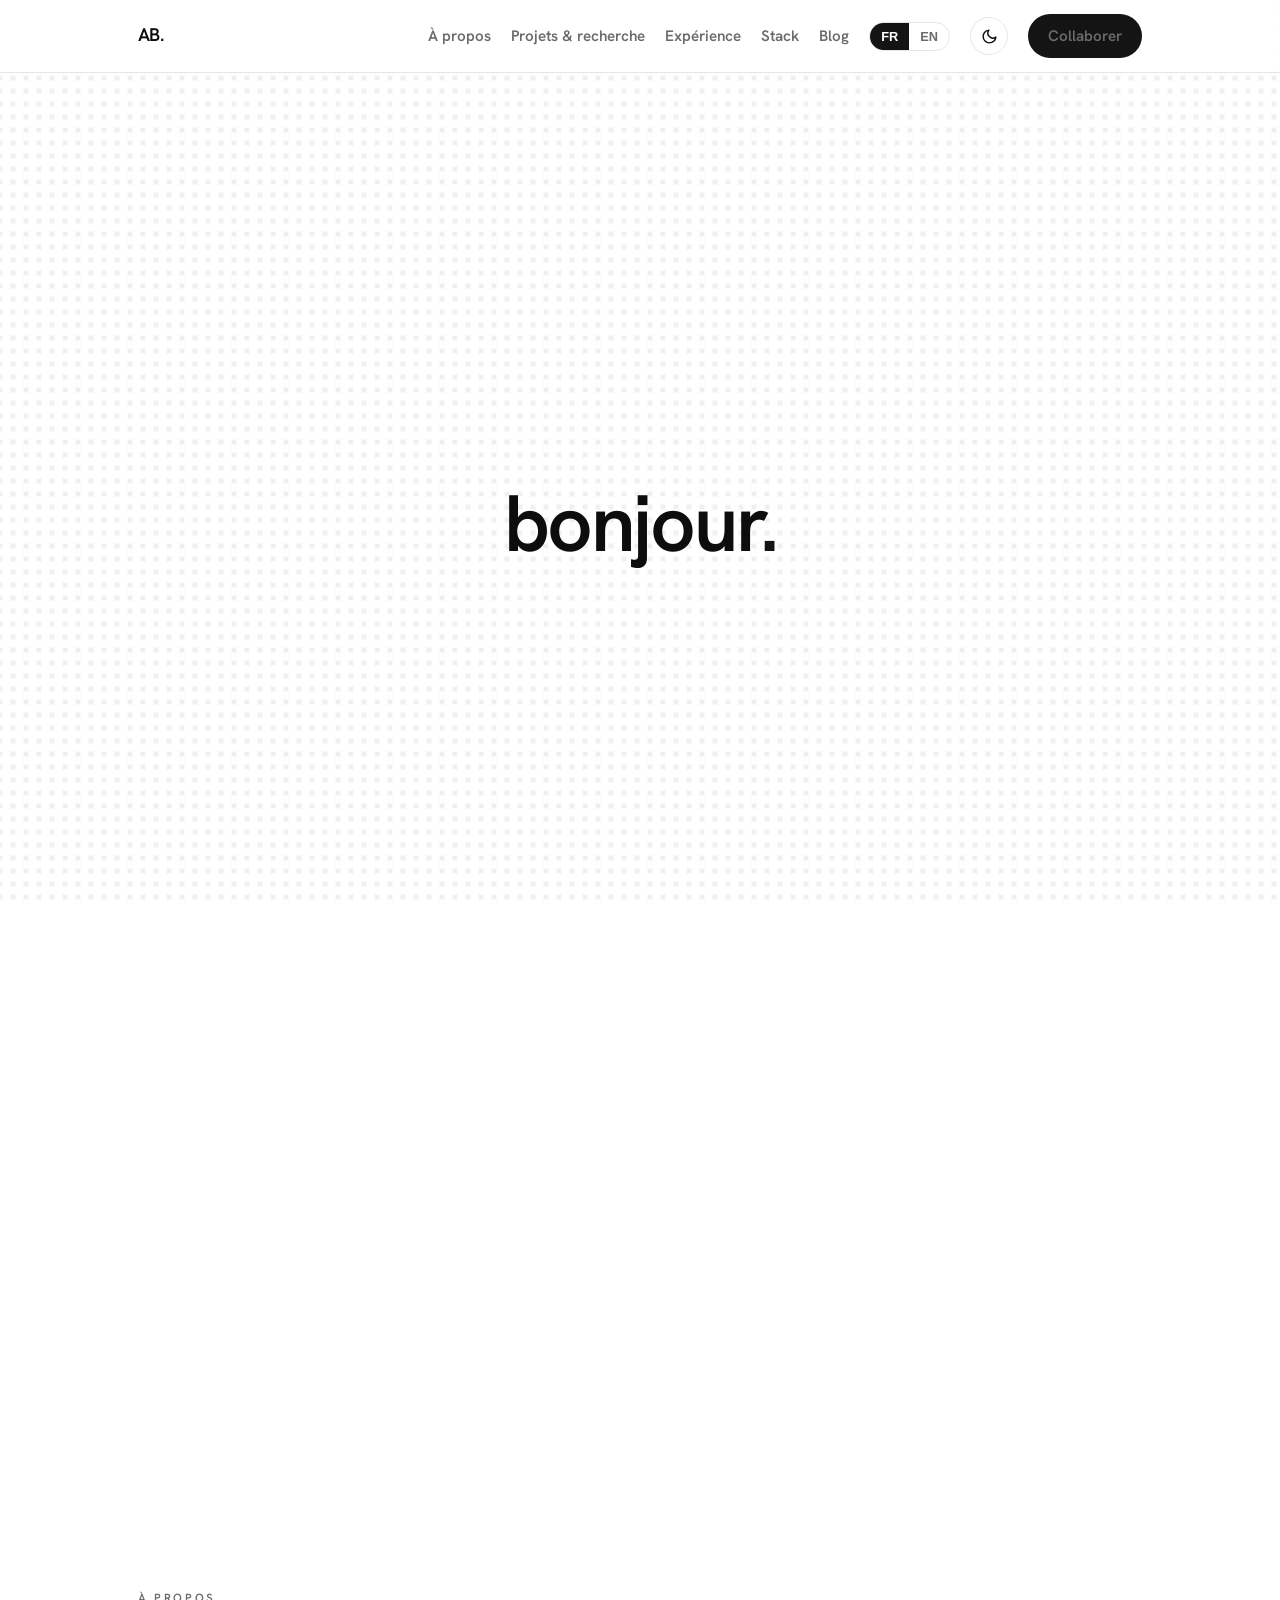
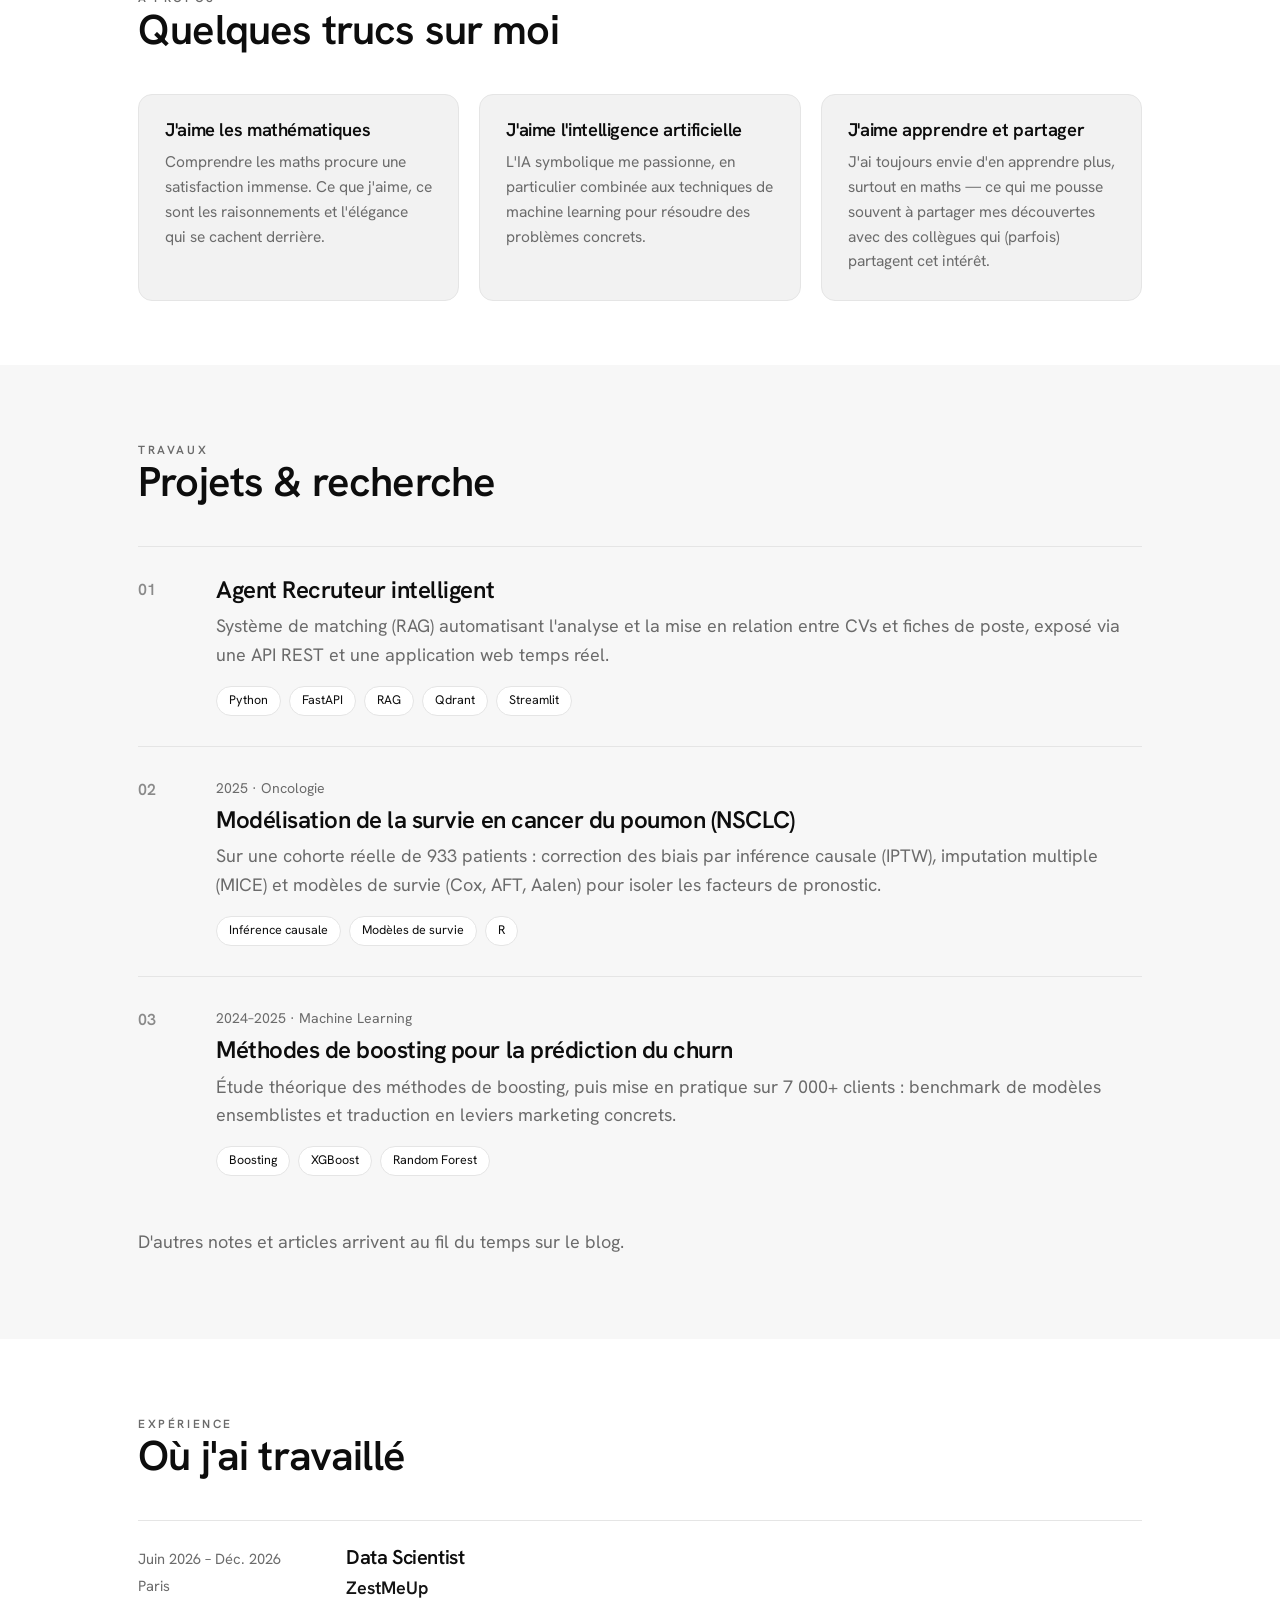
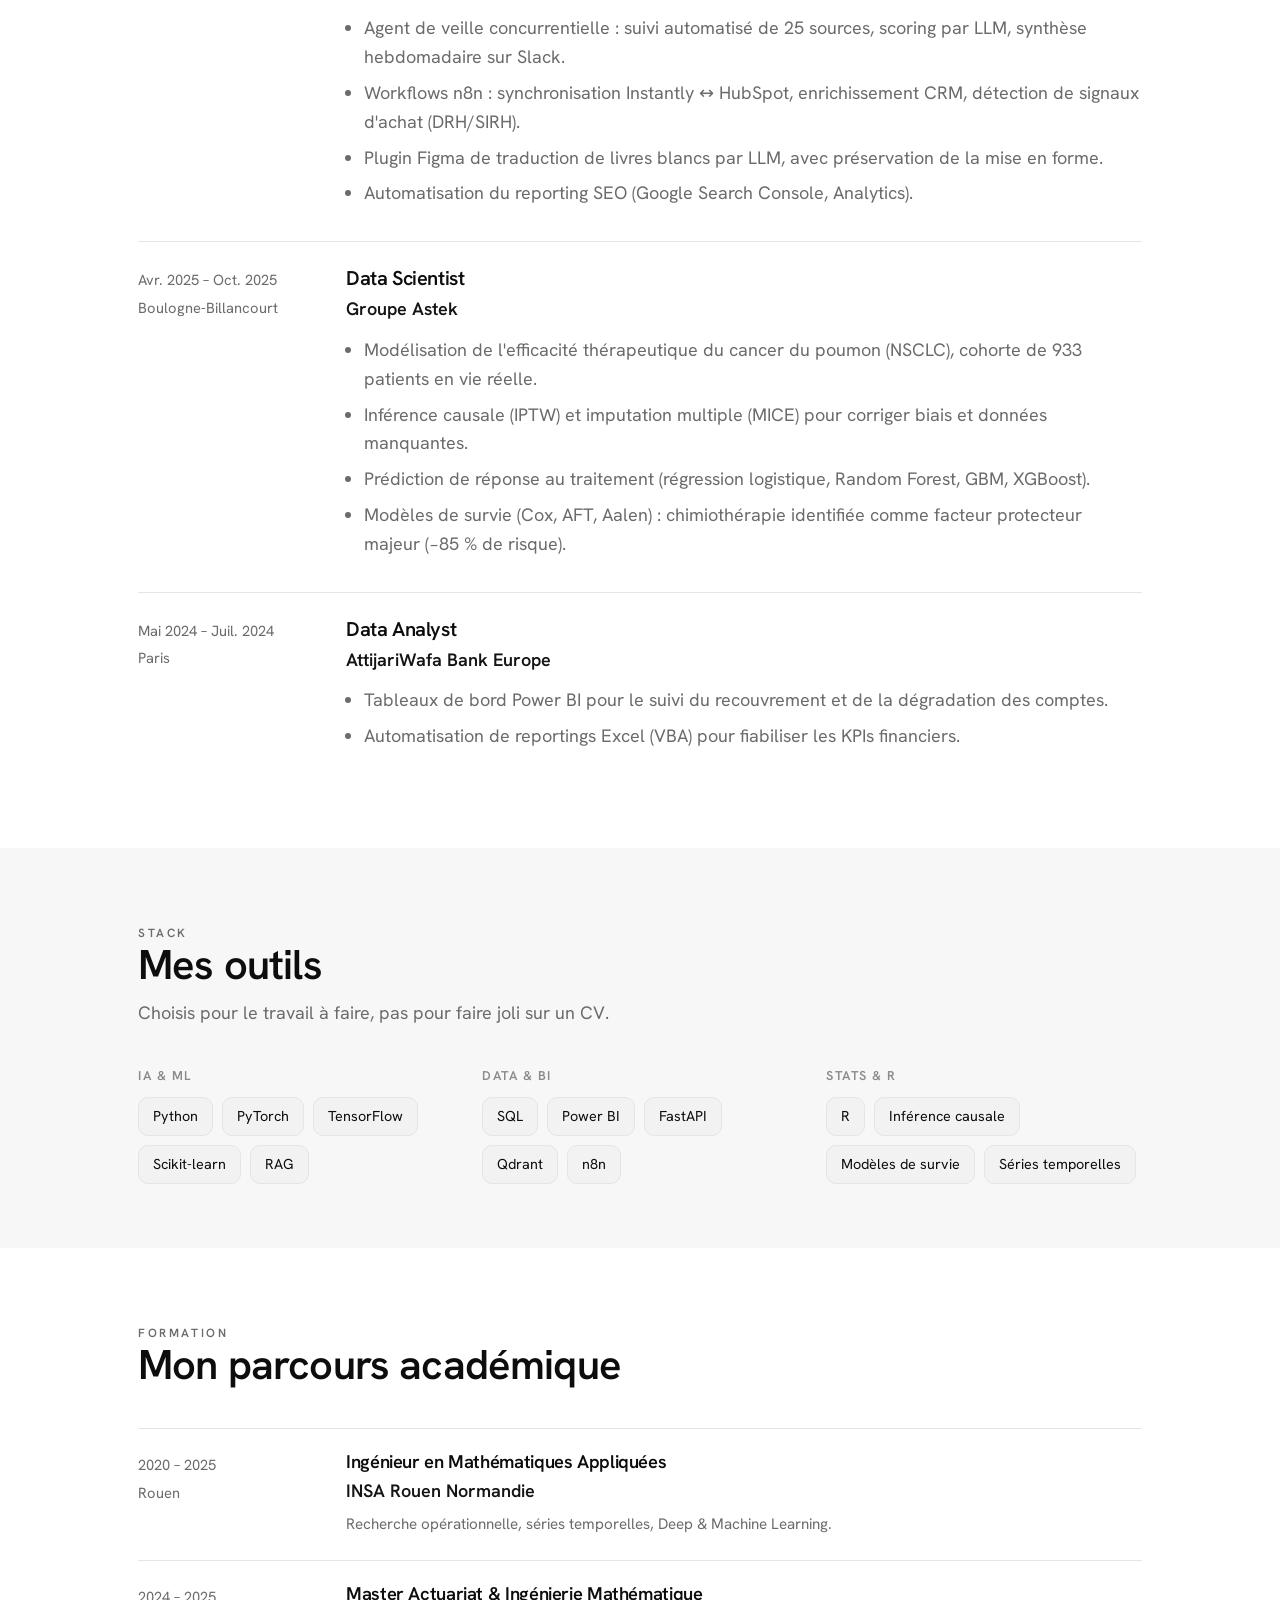
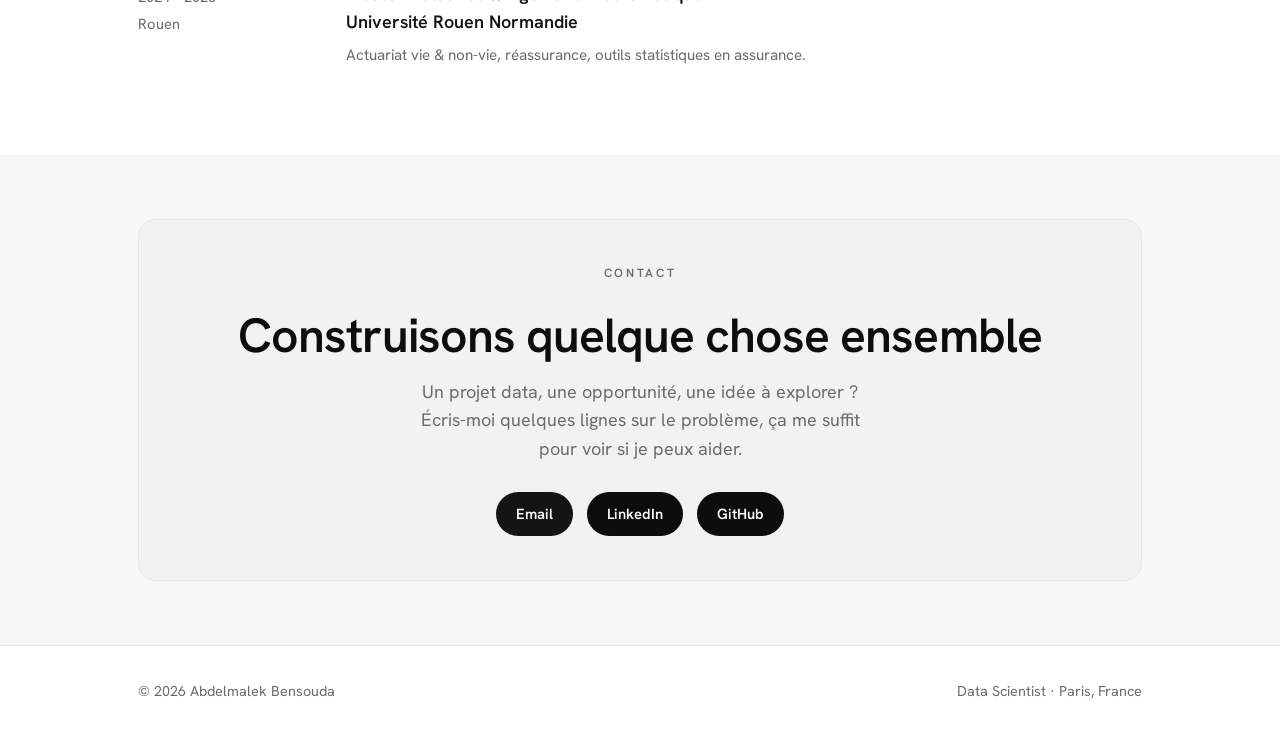
==== commit ef387138: "Add files via upload" ====
--- a/index.html
+++ b/index.html
@@ -19,9 +19,8 @@
       <a href="index.html" class="brand">AB<b>.</b></a>
       <button class="nav-toggle" id="nav-toggle" aria-label="Menu">☰</button>
       <div class="nav-links" id="nav-links">
-        <a href="#faire" class="hide-sm" data-i18n="nav.what">Ce que je fais</a>
-        <a href="#projets" data-i18n="nav.projects">Projets</a>
-        <a href="#recherche" class="hide-sm" data-i18n="nav.research">Recherche</a>
+        <a href="#faire" class="hide-sm" data-i18n="nav.what">À propos</a>
+        <a href="#projets" data-i18n="nav.projects">Projets &amp; recherche</a>
         <a href="#experience" class="hide-sm" data-i18n="nav.experience">Expérience</a>
         <a href="#stack" class="hide-sm" data-i18n="nav.stack">Stack</a>
         <a href="blog.html" data-i18n="nav.blog">Blog</a>
@@ -44,8 +43,8 @@
       </div>
       <div class="layer" id="layer-intro">
         <div class="slide-inner">
-          <h1 class="bigname" data-i18n="hero.name">Je m'appelle Abdelmalek, data scientist<b>.</b></h1>
-          <p class="bigrole" data-i18n="hero.pitch">Ingénieur en mathématiques appliquées. J'explore les données, je construis des modèles, et je garde ce qui tient.</p>
+          <h1 class="bigname" data-i18n="hero.name">Moi c'est Abdelmalek, ingénieur en mathématiques appliquées<b>.</b></h1>
+          <p class="bigrole" data-i18n="hero.pitch">Passionné de mathématiques et de tous les domaines qui gravitent autour.</p>
         </div>
       </div>
     </div>
@@ -56,25 +55,21 @@
     <section id="faire">
       <div class="wrap">
         <div class="section-head" data-reveal>
-          <p class="eyebrow" data-i18n="what.eyebrow">Ce que je fais</p>
-          <h2 data-i18n="what.title">De la donnée au système qui tient</h2>
-          <p data-i18n="what.sub">Trois terrains de jeu, une même exigence : des résultats fiables, mesurables et durables.</p>
+          <p class="eyebrow" data-i18n="what.eyebrow">À propos</p>
+          <h2 data-i18n="what.title">Quelques trucs sur moi</h2>
         </div>
         <div class="cards">
           <div class="card" data-reveal>
-            <h3 data-i18n="c1.t">Machine learning en production</h3>
-            <p data-i18n="c1.b">Scoring, NLP, systèmes RAG et agents LLM — conçus pour la précision, la latence et le coût réels, pas pour une démo de benchmark.</p>
-            <p class="card-ex" data-i18n="c1.ex">Ex. : scoring par LLM · RAG · agents · NLP</p>
+            <h3 data-i18n="c1.t">J'aime les mathématiques</h3>
+            <p data-i18n="c1.b">Comprendre les maths procure une satisfaction immense. Ce que j'aime, ce sont les raisonnements et l'élégance qui se cachent derrière.</p>
           </div>
           <div class="card" data-reveal>
-            <h3 data-i18n="c2.t">Pipelines data &amp; automatisation</h3>
-            <p data-i18n="c2.b">Ingestion, transformation, reporting et workflows (n8n, APIs). Des chaînes reproductibles qui font gagner du temps aux équipes.</p>
-            <p class="card-ex" data-i18n="c2.ex">Ex. : n8n · APIs REST · reporting automatisé</p>
+            <h3 data-i18n="c2.t">J'aime l'intelligence artificielle</h3>
+            <p data-i18n="c2.b">L'IA symbolique me passionne, en particulier combinée aux techniques de machine learning pour résoudre des problèmes concrets.</p>
           </div>
           <div class="card" data-reveal>
-            <h3 data-i18n="c3.t">Modélisation statistique</h3>
-            <p data-i18n="c3.b">Inférence causale, modèles de survie, séries temporelles. La rigueur scientifique au service de décisions fiables.</p>
-            <p class="card-ex" data-i18n="c3.ex">Ex. : IPTW · modèles de Cox · séries temporelles</p>
+            <h3 data-i18n="c3.t">J'aime apprendre et partager</h3>
+            <p data-i18n="c3.b">J'ai toujours envie d'en apprendre plus, surtout en maths — ce qui me pousse souvent à partager mes découvertes avec des collègues qui (parfois) partagent cet intérêt.</p>
           </div>
         </div>
       </div>
@@ -84,8 +79,8 @@
     <section id="projets">
       <div class="wrap">
         <div class="section-head" data-reveal>
-          <p class="eyebrow" data-i18n="proj.eyebrow">Projets</p>
-          <h2 data-i18n="proj.title">Quelques projets</h2>
+          <p class="eyebrow" data-i18n="proj.eyebrow">Travaux</p>
+          <h2 data-i18n="proj.title">Projets &amp; recherche</h2>
         </div>
         <div class="project" data-reveal>
           <div class="num">01</div>
@@ -100,28 +95,6 @@
         </div>
         <div class="project" data-reveal>
           <div class="num">02</div>
-          <div>
-            <h3 data-i18n="p2.t">Prédiction de churn par boosting</h3>
-            <p data-i18n="p2.b">Étude théorique des méthodes de boosting puis application à la prédiction du désabonnement sur 7 000+ clients, traduite en recommandations marketing pour réduire l'attrition.</p>
-            <div class="tags">
-              <span class="tag">Machine Learning</span><span class="tag">Boosting</span>
-              <span class="tag">Ensembles</span>
-            </div>
-          </div>
-        </div>
-      </div>
-    </section>
-
-    <!-- Recherche -->
-    <section id="recherche">
-      <div class="wrap">
-        <div class="section-head" data-reveal>
-          <p class="eyebrow" data-i18n="research.eyebrow">Recherche</p>
-          <h2 data-i18n="research.title">Recherche &amp; études</h2>
-          <p data-i18n="research.sub">Mes travaux analytiques les plus poussés — inférence causale, modèles de survie, apprentissage supervisé.</p>
-        </div>
-        <div class="project" data-reveal>
-          <div class="num">01</div>
           <div>
             <div class="when" data-i18n="r1.when" style="color:var(--muted);font-size:.88rem;margin-bottom:8px">2025 · Oncologie</div>
             <h3 data-i18n="r1.t">Modélisation de la survie en cancer du poumon (NSCLC)</h3>
@@ -134,11 +107,11 @@
           </div>
         </div>
         <div class="project" data-reveal>
-          <div class="num">02</div>
+          <div class="num">03</div>
           <div>
             <div class="when" data-i18n="r2.when" style="color:var(--muted);font-size:.88rem;margin-bottom:8px">2024–2025 · Machine Learning</div>
             <h3 data-i18n="r2.t">Méthodes de boosting pour la prédiction du churn</h3>
-            <p data-i18n="r2.b">Étude théorique des méthodes de boosting, puis mise en pratique sur 7 000+ clients : benchmark de modèles ensemblistes et traduction en leviers marketing concrets.</p>
+            <p data-i18n="r2.b">Étude théorique des méthodes de boosting, puis application à la prédiction du désabonnement sur 7 000+ clients : benchmark de modèles ensemblistes traduit en leviers marketing concrets pour réduire l'attrition.</p>
             <div class="tags">
               <span class="tag">Boosting</span><span class="tag">XGBoost</span><span class="tag">Random Forest</span>
             </div>
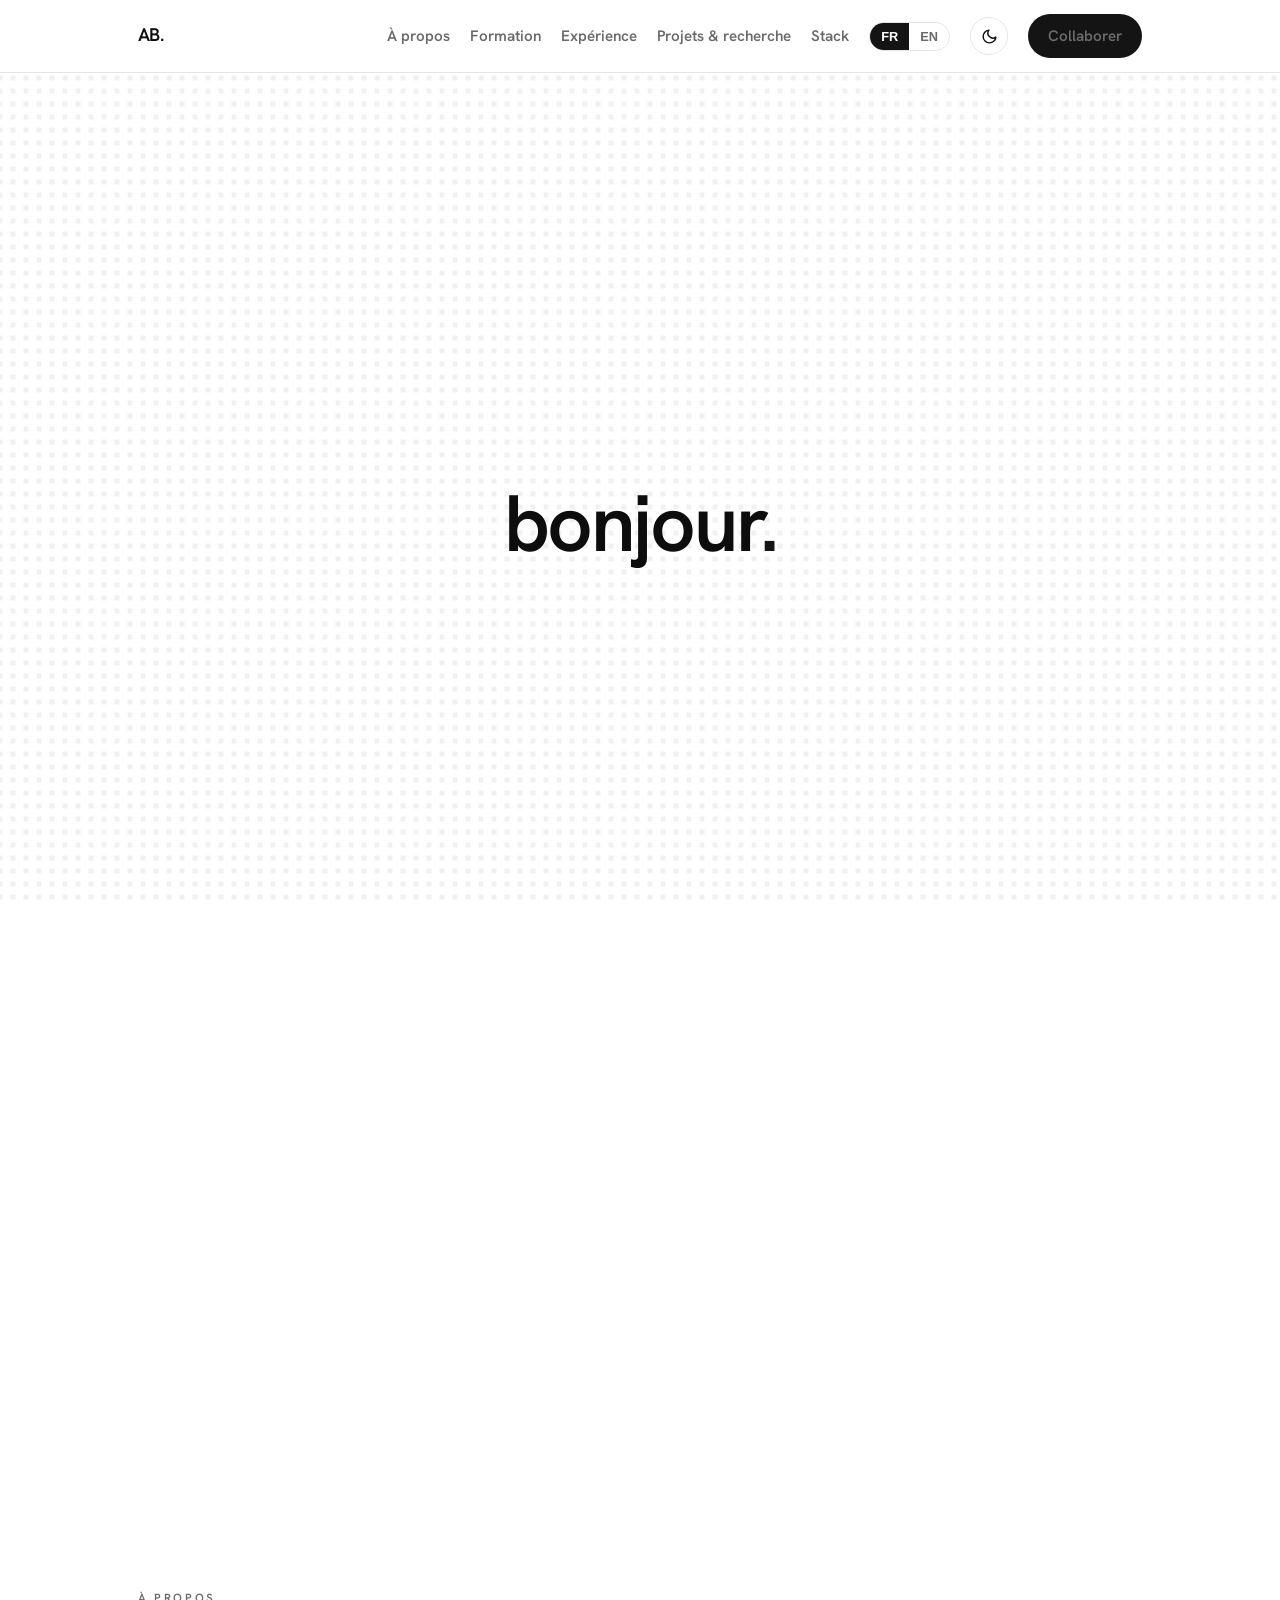
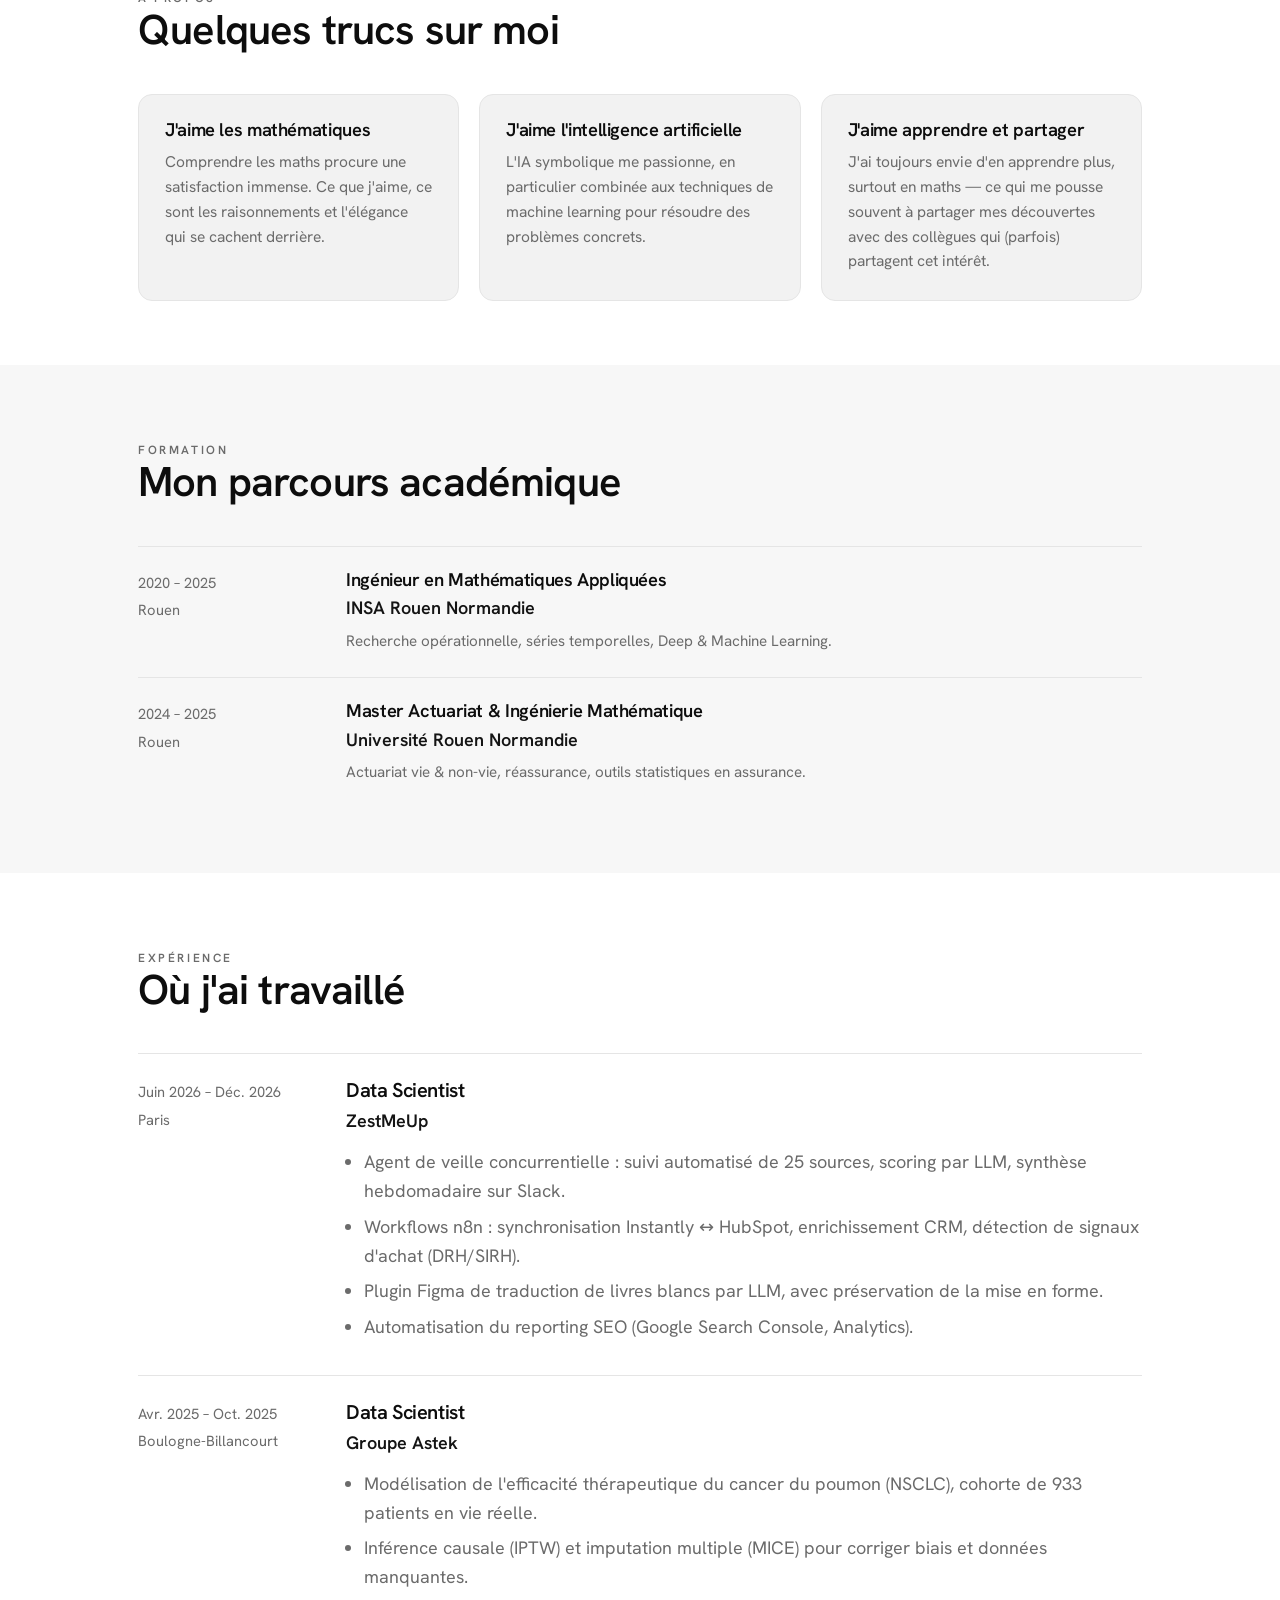
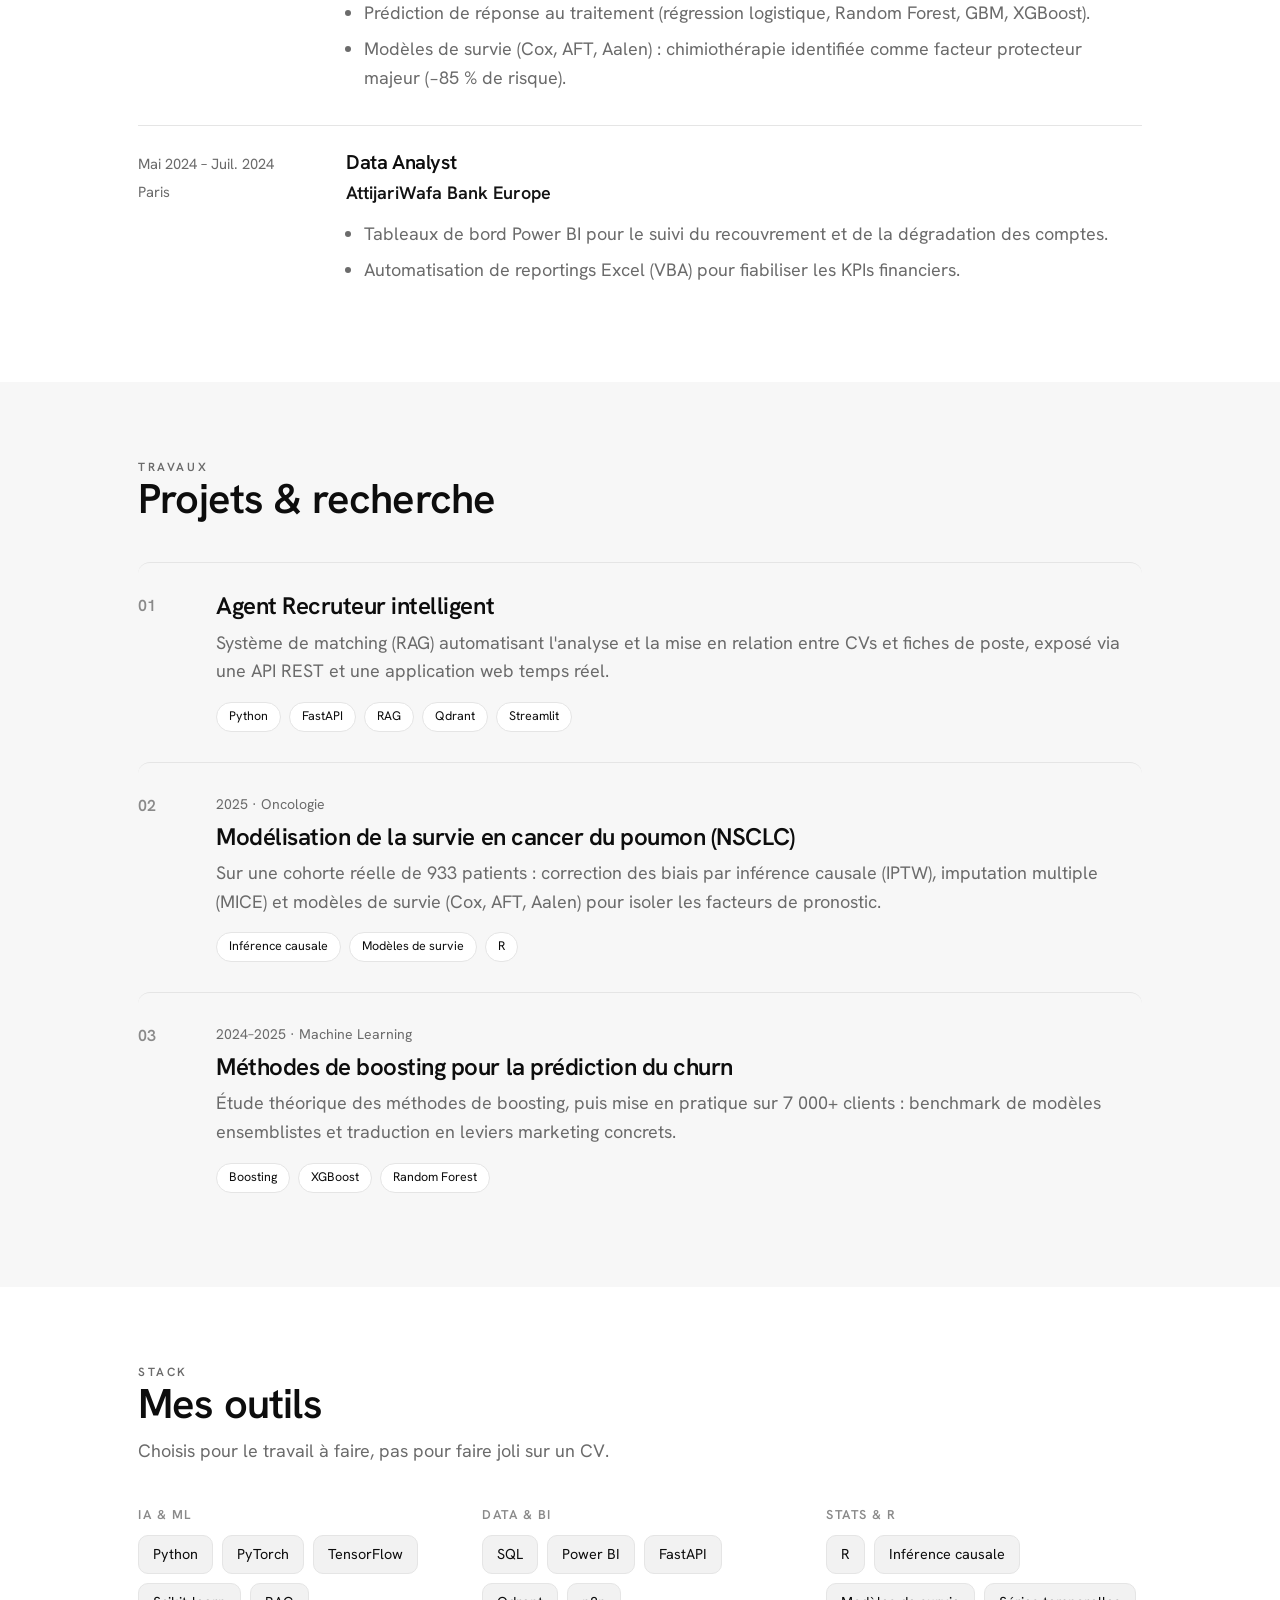
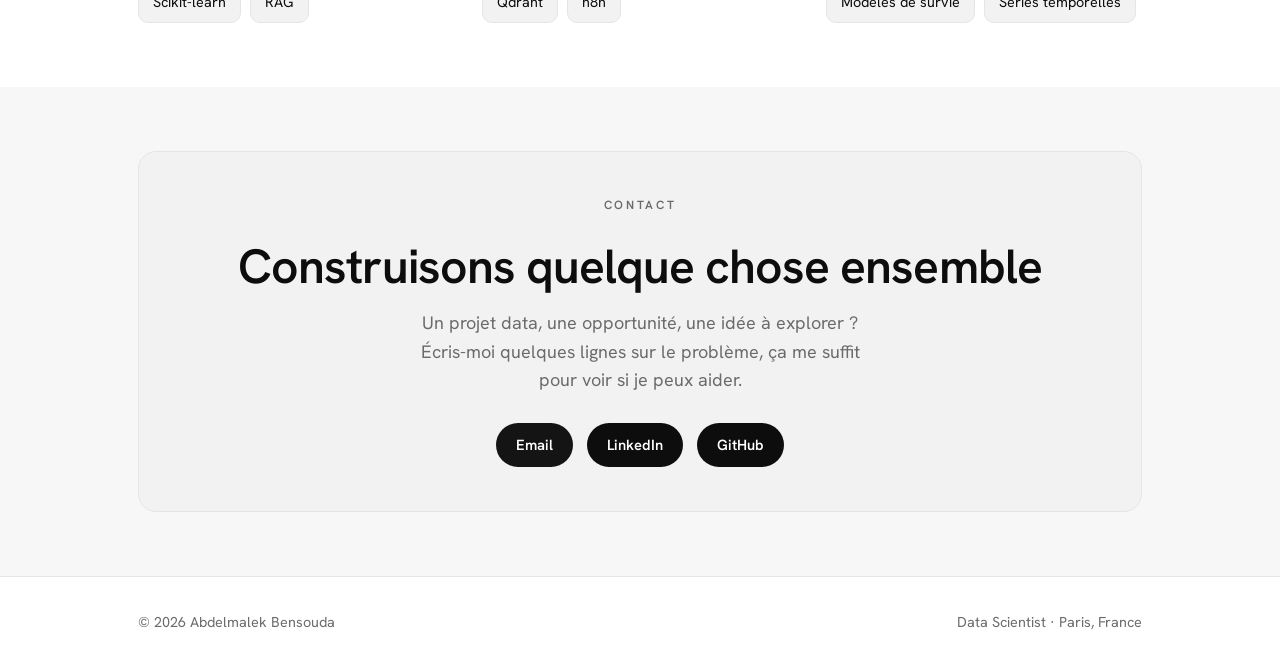
==== commit 29809b97: "Add files via upload" ====
--- a/index.html
+++ b/index.html
@@ -20,10 +20,10 @@
       <button class="nav-toggle" id="nav-toggle" aria-label="Menu">☰</button>
       <div class="nav-links" id="nav-links">
         <a href="#faire" class="hide-sm" data-i18n="nav.what">À propos</a>
+        <a href="#formation" class="hide-sm" data-i18n="nav.edu">Formation</a>
+        <a href="#experience" class="hide-sm" data-i18n="nav.experience">Expérience</a>
         <a href="#projets" data-i18n="nav.projects">Projets &amp; recherche</a>
-        <a href="#experience" class="hide-sm" data-i18n="nav.experience">Expérience</a>
         <a href="#stack" class="hide-sm" data-i18n="nav.stack">Stack</a>
-        <a href="blog.html" data-i18n="nav.blog">Blog</a>
         <span class="lang">
           <button type="button" data-lang="fr">FR</button>
           <button type="button" data-lang="en">EN</button>
@@ -75,6 +75,66 @@
       </div>
     </section>
 
+    <!-- Formation -->
+    <section id="formation">
+      <div class="wrap">
+        <div class="section-head" data-reveal>
+          <p class="eyebrow" data-i18n="edu.eyebrow">Formation</p>
+          <h2 data-i18n="edu.title">Mon parcours académique</h2>
+        </div>
+        <div class="edu" data-reveal>
+          <div class="when">2020 – 2025<span class="place" style="display:block;margin-top:4px">Rouen</span></div>
+          <div>
+            <h3 data-i18n="e1.t">Ingénieur en Mathématiques Appliquées</h3>
+            <div class="org">INSA Rouen Normandie</div>
+            <p data-i18n="e1.b">Recherche opérationnelle, séries temporelles, Deep &amp; Machine Learning.</p>
+          </div>
+        </div>
+        <div class="edu" data-reveal>
+          <div class="when">2024 – 2025<span class="place" style="display:block;margin-top:4px">Rouen</span></div>
+          <div>
+            <h3 data-i18n="e2.t">Master Actuariat &amp; Ingénierie Mathématique</h3>
+            <div class="org">Université Rouen Normandie</div>
+            <p data-i18n="e2.b">Actuariat vie &amp; non-vie, réassurance, outils statistiques en assurance.</p>
+          </div>
+        </div>
+      </div>
+    </section>
+
+    <!-- Expérience -->
+    <section id="experience">
+      <div class="wrap">
+        <div class="section-head" data-reveal>
+          <p class="eyebrow" data-i18n="exp.eyebrow">Expérience</p>
+          <h2 data-i18n="exp.title">Où j'ai travaillé</h2>
+        </div>
+        <div class="xp" data-reveal>
+          <div class="when"><span data-i18n="x1.when">Juin 2026 – Déc. 2026</span><span class="place">Paris</span></div>
+          <div>
+            <h3 data-i18n="x1.role">Data Scientist</h3>
+            <div class="org">ZestMeUp</div>
+            <ul data-i18n="x1.ul"><li>Agent de veille concurrentielle : suivi automatisé de 25 sources, scoring par LLM, synthèse hebdomadaire sur Slack.</li><li>Workflows n8n : synchronisation Instantly ↔ HubSpot, enrichissement CRM, détection de signaux d'achat (DRH/SIRH).</li><li>Plugin Figma de traduction de livres blancs par LLM, avec préservation de la mise en forme.</li><li>Automatisation du reporting SEO (Google Search Console, Analytics).</li></ul>
+          </div>
+        </div>
+        <div class="xp" data-reveal>
+          <div class="when"><span data-i18n="x2.when">Avr. 2025 – Oct. 2025</span><span class="place">Boulogne-Billancourt</span></div>
+          <div>
+            <h3 data-i18n="x2.role">Data Scientist</h3>
+            <div class="org">Groupe Astek</div>
+            <ul data-i18n="x2.ul"><li>Modélisation de l'efficacité thérapeutique du cancer du poumon (NSCLC), cohorte de 933 patients en vie réelle.</li><li>Inférence causale (IPTW) et imputation multiple (MICE) pour corriger biais et données manquantes.</li><li>Prédiction de réponse au traitement (régression logistique, Random Forest, GBM, XGBoost).</li><li>Modèles de survie (Cox, AFT, Aalen) : chimiothérapie identifiée comme facteur protecteur majeur (−85 % de risque).</li></ul>
+          </div>
+        </div>
+        <div class="xp" data-reveal>
+          <div class="when"><span data-i18n="x3.when">Mai 2024 – Juil. 2024</span><span class="place">Paris</span></div>
+          <div>
+            <h3 data-i18n="x3.role">Data Analyst</h3>
+            <div class="org">AttijariWafa Bank Europe</div>
+            <ul data-i18n="x3.ul"><li>Tableaux de bord Power BI pour le suivi du recouvrement et de la dégradation des comptes.</li><li>Automatisation de reportings Excel (VBA) pour fiabiliser les KPIs financiers.</li></ul>
+          </div>
+        </div>
+      </div>
+    </section>
+
     <!-- Projets -->
     <section id="projets">
       <div class="wrap">
@@ -82,7 +142,7 @@
           <p class="eyebrow" data-i18n="proj.eyebrow">Travaux</p>
           <h2 data-i18n="proj.title">Projets &amp; recherche</h2>
         </div>
-        <div class="project" data-reveal>
+        <a class="project" data-reveal href="#">
           <div class="num">01</div>
           <div>
             <h3 data-i18n="p1.t">Agent Recruteur intelligent</h3>
@@ -92,8 +152,8 @@
               <span class="tag">RAG</span><span class="tag">Qdrant</span><span class="tag">Streamlit</span>
             </div>
           </div>
-        </div>
-        <div class="project" data-reveal>
+        </a>
+        <a class="project" data-reveal href="#">
           <div class="num">02</div>
           <div>
             <div class="when" data-i18n="r1.when" style="color:var(--muted);font-size:.88rem;margin-bottom:8px">2025 · Oncologie</div>
@@ -105,8 +165,8 @@
               <span class="tag">R</span>
             </div>
           </div>
-        </div>
-        <div class="project" data-reveal>
+        </a>
+        <a class="project" data-reveal href="#">
           <div class="num">03</div>
           <div>
             <div class="when" data-i18n="r2.when" style="color:var(--muted);font-size:.88rem;margin-bottom:8px">2024–2025 · Machine Learning</div>
@@ -116,42 +176,7 @@
               <span class="tag">Boosting</span><span class="tag">XGBoost</span><span class="tag">Random Forest</span>
             </div>
           </div>
-        </div>
-        <p data-reveal data-i18n="research.note" style="color:var(--muted);margin-top:22px">D'autres notes et articles arrivent au fil du temps sur le blog.</p>
-      </div>
-    </section>
-
-    <!-- Expérience -->
-    <section id="experience">
-      <div class="wrap">
-        <div class="section-head" data-reveal>
-          <p class="eyebrow" data-i18n="exp.eyebrow">Expérience</p>
-          <h2 data-i18n="exp.title">Où j'ai travaillé</h2>
-        </div>
-        <div class="xp" data-reveal>
-          <div class="when"><span data-i18n="x1.when">Juin 2026 – Déc. 2026</span><span class="place">Paris</span></div>
-          <div>
-            <h3 data-i18n="x1.role">Data Scientist</h3>
-            <div class="org">ZestMeUp</div>
-            <ul data-i18n="x1.ul"><li>Agent de veille concurrentielle : suivi automatisé de 25 sources, scoring par LLM, synthèse hebdomadaire sur Slack.</li><li>Workflows n8n : synchronisation Instantly ↔ HubSpot, enrichissement CRM, détection de signaux d'achat (DRH/SIRH).</li><li>Plugin Figma de traduction de livres blancs par LLM, avec préservation de la mise en forme.</li><li>Automatisation du reporting SEO (Google Search Console, Analytics).</li></ul>
-          </div>
-        </div>
-        <div class="xp" data-reveal>
-          <div class="when"><span data-i18n="x2.when">Avr. 2025 – Oct. 2025</span><span class="place">Boulogne-Billancourt</span></div>
-          <div>
-            <h3 data-i18n="x2.role">Data Scientist</h3>
-            <div class="org">Groupe Astek</div>
-            <ul data-i18n="x2.ul"><li>Modélisation de l'efficacité thérapeutique du cancer du poumon (NSCLC), cohorte de 933 patients en vie réelle.</li><li>Inférence causale (IPTW) et imputation multiple (MICE) pour corriger biais et données manquantes.</li><li>Prédiction de réponse au traitement (régression logistique, Random Forest, GBM, XGBoost).</li><li>Modèles de survie (Cox, AFT, Aalen) : chimiothérapie identifiée comme facteur protecteur majeur (−85 % de risque).</li></ul>
-          </div>
-        </div>
-        <div class="xp" data-reveal>
-          <div class="when"><span data-i18n="x3.when">Mai 2024 – Juil. 2024</span><span class="place">Paris</span></div>
-          <div>
-            <h3 data-i18n="x3.role">Data Analyst</h3>
-            <div class="org">AttijariWafa Bank Europe</div>
-            <ul data-i18n="x3.ul"><li>Tableaux de bord Power BI pour le suivi du recouvrement et de la dégradation des comptes.</li><li>Automatisation de reportings Excel (VBA) pour fiabiliser les KPIs financiers.</li></ul>
-          </div>
-        </div>
+        </a>
       </div>
     </section>
 
@@ -186,32 +211,6 @@
               <span class="chip" data-i18n="chip.surv">Modèles de survie</span>
               <span class="chip" data-i18n="chip.ts">Séries temporelles</span>
             </div>
-          </div>
-        </div>
-      </div>
-    </section>
-
-    <!-- Formation -->
-    <section id="formation">
-      <div class="wrap">
-        <div class="section-head" data-reveal>
-          <p class="eyebrow" data-i18n="edu.eyebrow">Formation</p>
-          <h2 data-i18n="edu.title">Mon parcours académique</h2>
-        </div>
-        <div class="edu" data-reveal>
-          <div class="when">2020 – 2025<span class="place" style="display:block;margin-top:4px">Rouen</span></div>
-          <div>
-            <h3 data-i18n="e1.t">Ingénieur en Mathématiques Appliquées</h3>
-            <div class="org">INSA Rouen Normandie</div>
-            <p data-i18n="e1.b">Recherche opérationnelle, séries temporelles, Deep &amp; Machine Learning.</p>
-          </div>
-        </div>
-        <div class="edu" data-reveal>
-          <div class="when">2024 – 2025<span class="place" style="display:block;margin-top:4px">Rouen</span></div>
-          <div>
-            <h3 data-i18n="e2.t">Master Actuariat &amp; Ingénierie Mathématique</h3>
-            <div class="org">Université Rouen Normandie</div>
-            <p data-i18n="e2.b">Actuariat vie &amp; non-vie, réassurance, outils statistiques en assurance.</p>
           </div>
         </div>
       </div>
--- a/style.css
+++ b/style.css
@@ -169,6 +169,15 @@
 .tags { display: flex; flex-wrap: wrap; gap: 8px; }
 .tag { font-size: 0.78rem; padding: 4px 12px; border: 1px solid var(--line);
   border-radius: 100px; background: var(--bg); color: var(--ink); }
+
+/* clickable project */
+a.project { text-decoration: none; color: inherit;
+  transition: background .18s ease, padding .18s ease; border-radius: 12px; }
+a.project:hover { background: var(--surface); padding-left: 16px; padding-right: 16px; }
+a.project h3 { display: inline-flex; align-items: center; gap: 8px; }
+a.project h3::after { content: "↗"; font-size: 1rem; color: var(--aqua);
+  opacity: 0; transform: translate(-4px, 4px); transition: opacity .18s ease, transform .18s ease; }
+a.project:hover h3::after { opacity: 1; transform: translate(0, 0); }
 
 /* experience */
 .xp { display: grid; grid-template-columns: 180px 1fr; gap: 28px;
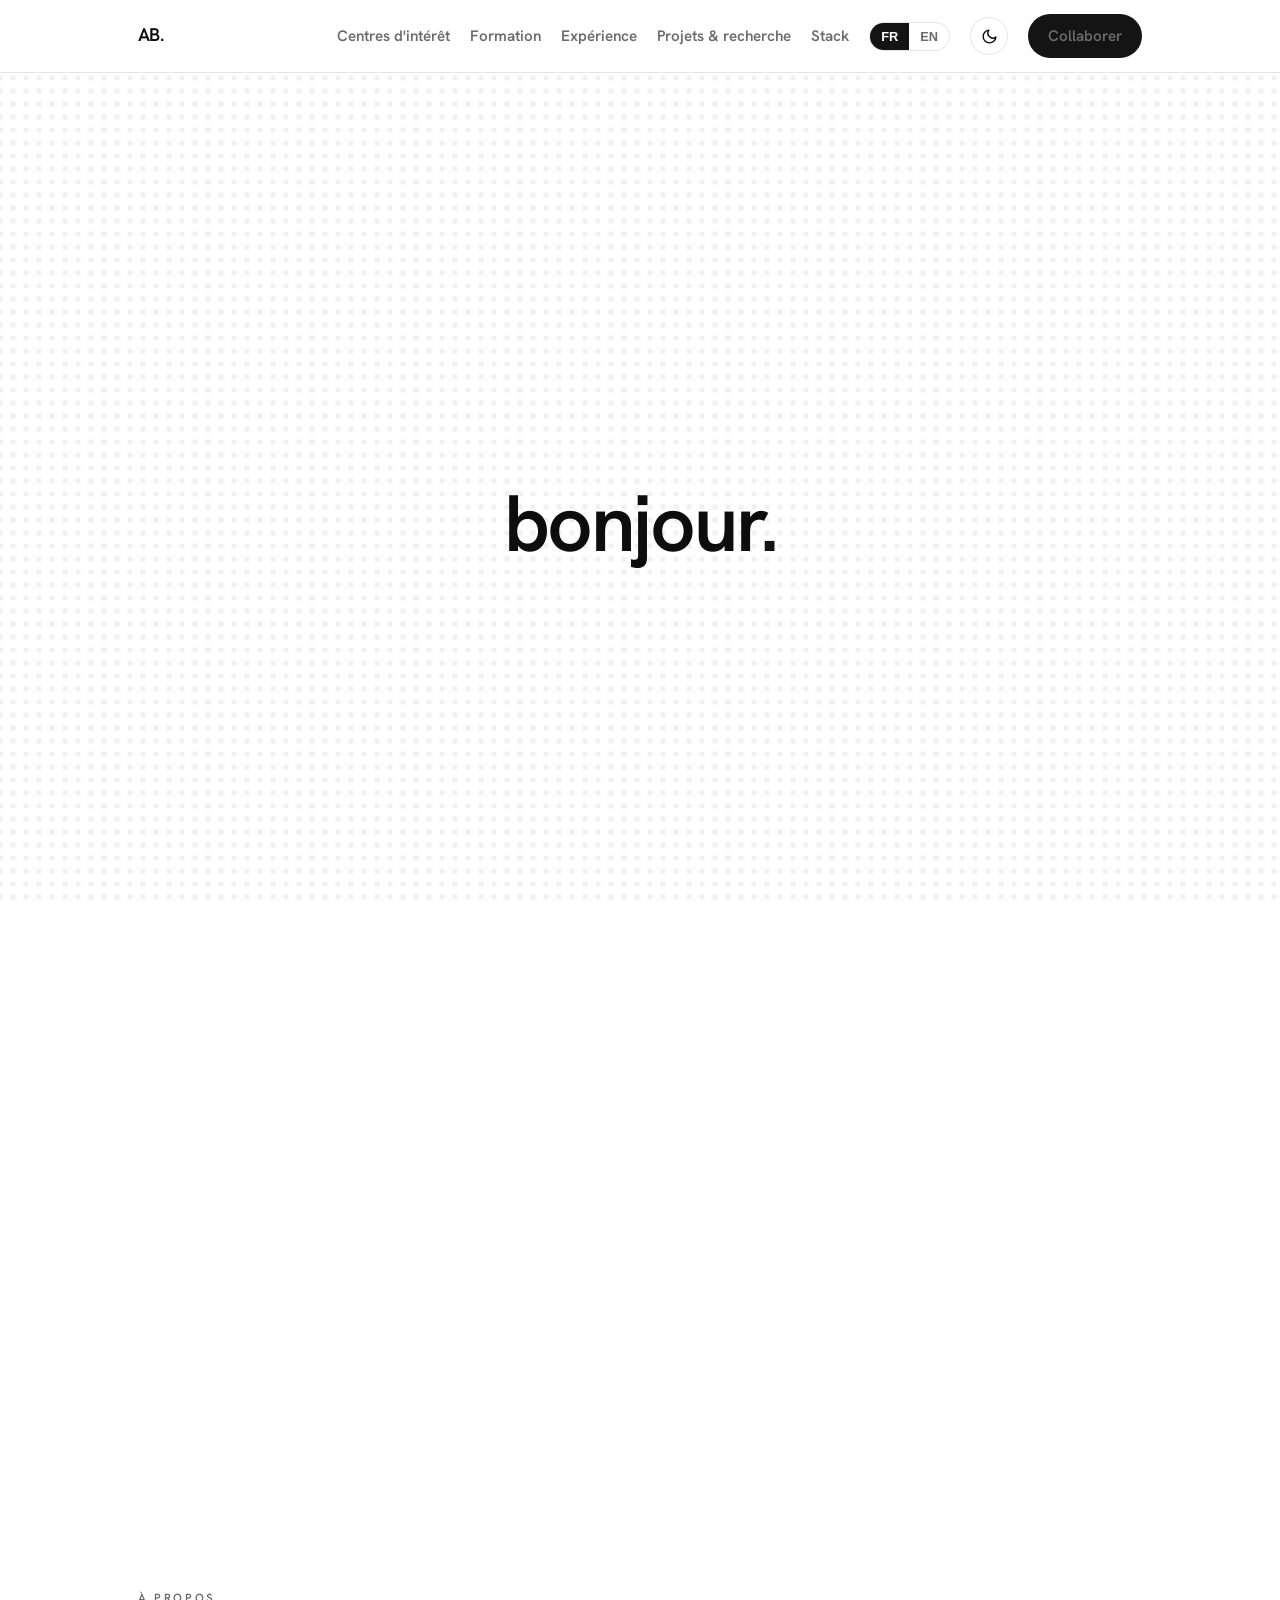
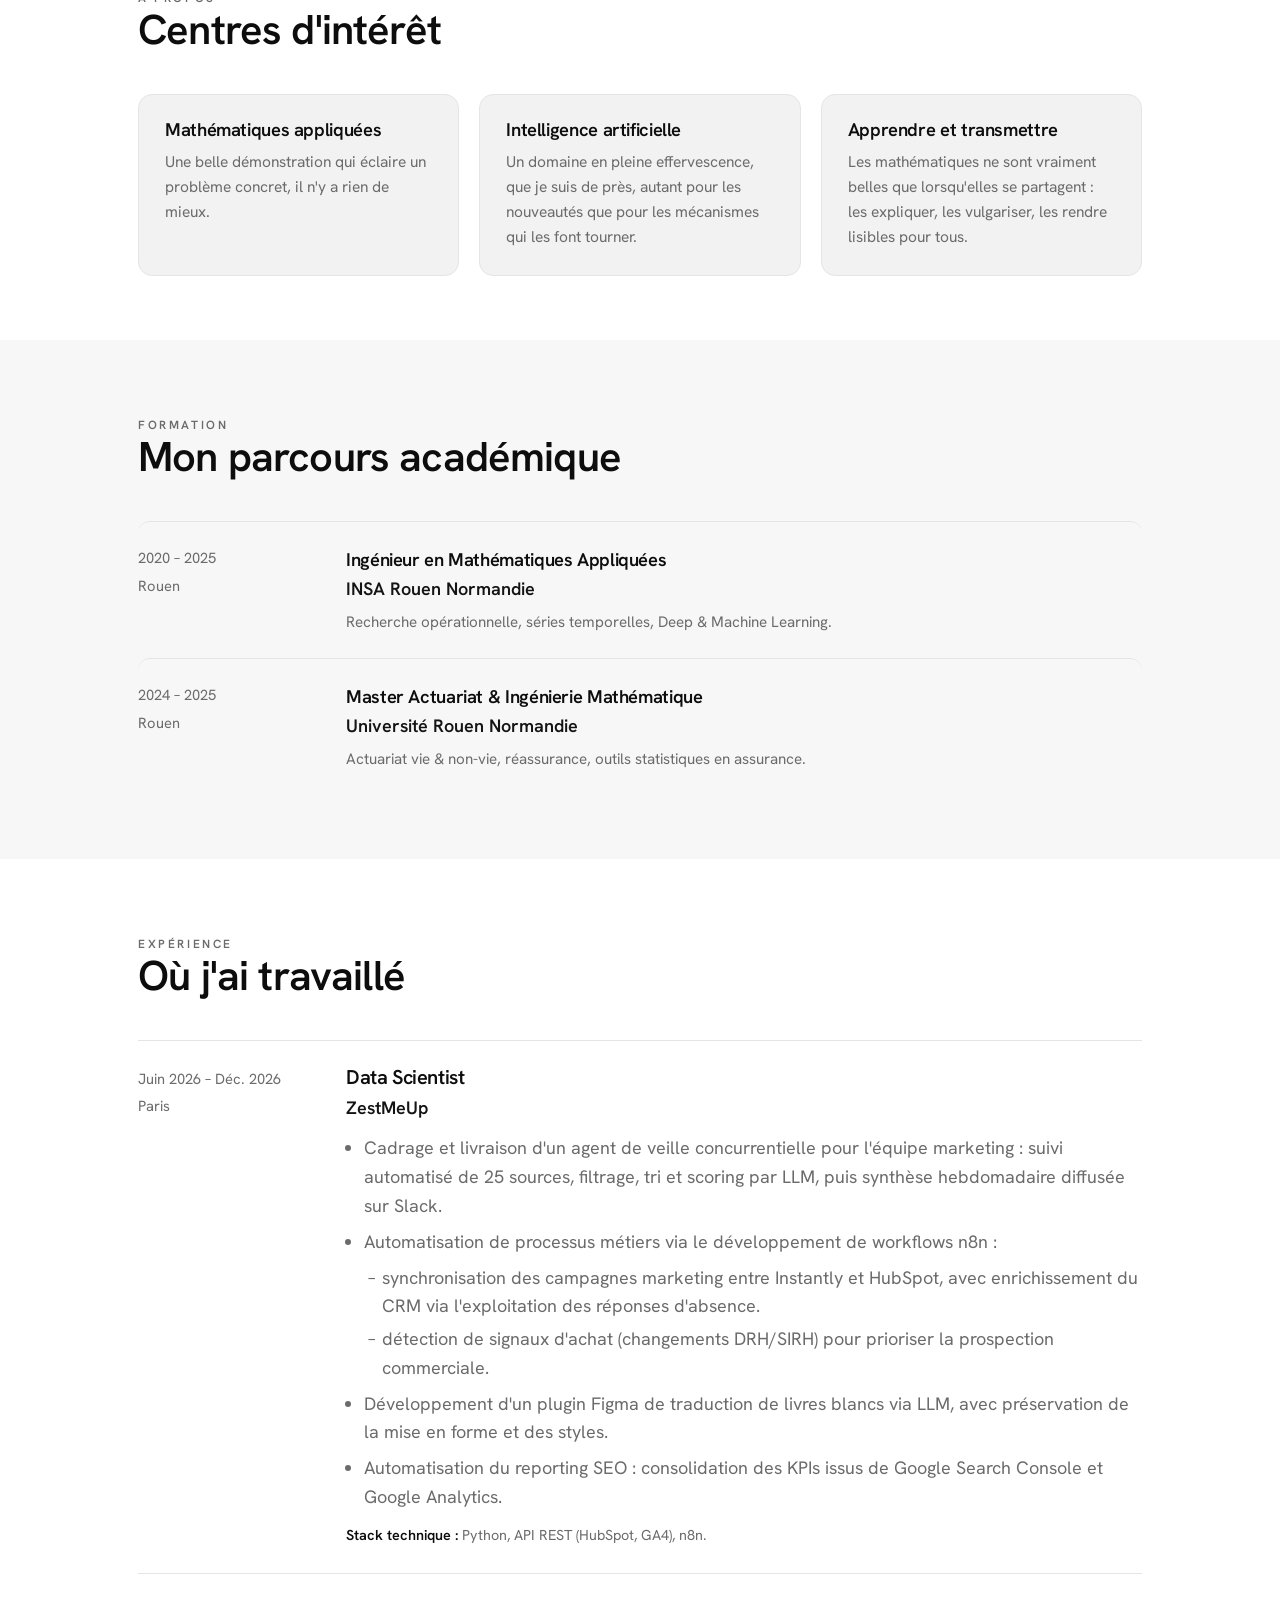
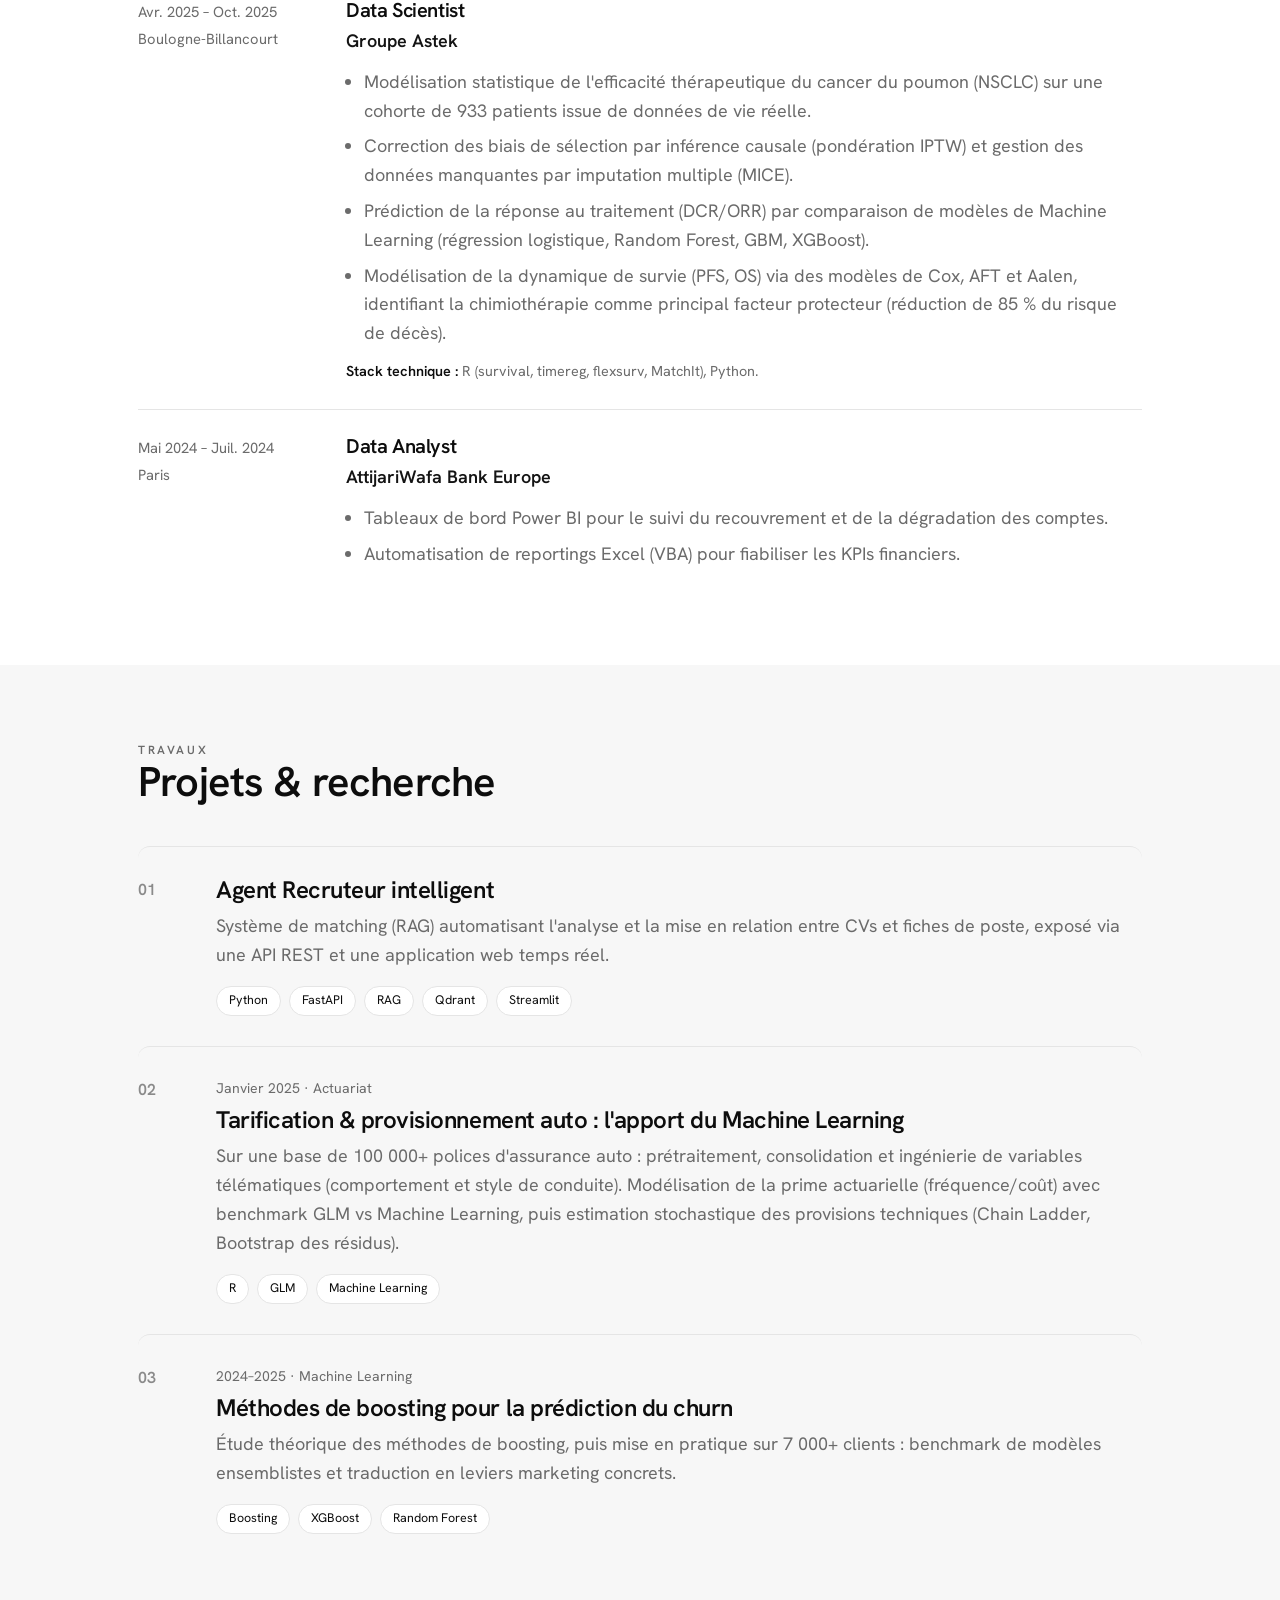
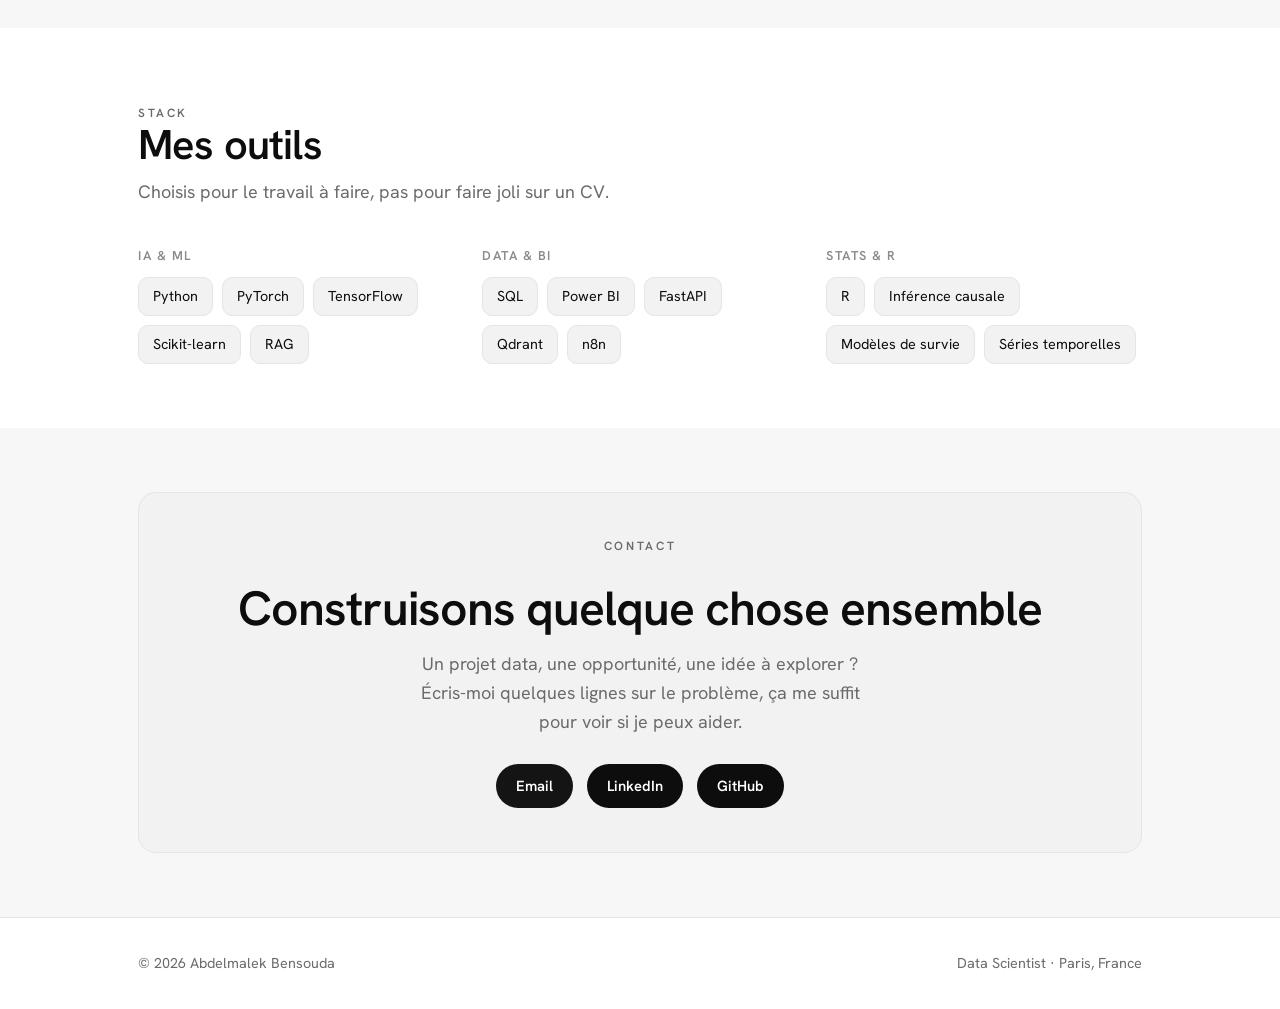
==== commit 19b91070: "Add files via upload" ====
--- a/index.html
+++ b/index.html
@@ -19,7 +19,7 @@
       <a href="index.html" class="brand">AB<b>.</b></a>
       <button class="nav-toggle" id="nav-toggle" aria-label="Menu">☰</button>
       <div class="nav-links" id="nav-links">
-        <a href="#faire" class="hide-sm" data-i18n="nav.what">À propos</a>
+        <a href="#faire" class="hide-sm" data-i18n="nav.what">Centres d'intérêt</a>
         <a href="#formation" class="hide-sm" data-i18n="nav.edu">Formation</a>
         <a href="#experience" class="hide-sm" data-i18n="nav.experience">Expérience</a>
         <a href="#projets" data-i18n="nav.projects">Projets &amp; recherche</a>
@@ -43,8 +43,8 @@
       </div>
       <div class="layer" id="layer-intro">
         <div class="slide-inner">
-          <h1 class="bigname" data-i18n="hero.name">Moi c'est Abdelmalek, ingénieur en mathématiques appliquées<b>.</b></h1>
-          <p class="bigrole" data-i18n="hero.pitch">Passionné de mathématiques et de tous les domaines qui gravitent autour.</p>
+          <h1 class="bigname" data-i18n="hero.name">Moi c'est Abdelmalek<b>.</b></h1>
+          <p class="bigrole" data-i18n="hero.pitch">Ingénieur, passionné de mathématiques et de tout ce qui gravite autour.</p>
         </div>
       </div>
     </div>
@@ -56,20 +56,20 @@
       <div class="wrap">
         <div class="section-head" data-reveal>
           <p class="eyebrow" data-i18n="what.eyebrow">À propos</p>
-          <h2 data-i18n="what.title">Quelques trucs sur moi</h2>
+          <h2 data-i18n="what.title">Centres d'intérêt</h2>
         </div>
         <div class="cards">
           <div class="card" data-reveal>
-            <h3 data-i18n="c1.t">J'aime les mathématiques</h3>
-            <p data-i18n="c1.b">Comprendre les maths procure une satisfaction immense. Ce que j'aime, ce sont les raisonnements et l'élégance qui se cachent derrière.</p>
+            <h3 data-i18n="c1.t">Mathématiques appliquées</h3>
+            <p data-i18n="c1.b">Une belle démonstration qui éclaire un problème concret, il n'y a rien de mieux.</p>
           </div>
           <div class="card" data-reveal>
-            <h3 data-i18n="c2.t">J'aime l'intelligence artificielle</h3>
-            <p data-i18n="c2.b">L'IA symbolique me passionne, en particulier combinée aux techniques de machine learning pour résoudre des problèmes concrets.</p>
+            <h3 data-i18n="c2.t">Intelligence artificielle</h3>
+            <p data-i18n="c2.b">Un domaine en pleine effervescence, que je suis de près, autant pour les nouveautés que pour les mécanismes qui les font tourner.</p>
           </div>
           <div class="card" data-reveal>
-            <h3 data-i18n="c3.t">J'aime apprendre et partager</h3>
-            <p data-i18n="c3.b">J'ai toujours envie d'en apprendre plus, surtout en maths — ce qui me pousse souvent à partager mes découvertes avec des collègues qui (parfois) partagent cet intérêt.</p>
+            <h3 data-i18n="c3.t">Apprendre et transmettre</h3>
+            <p data-i18n="c3.b">Les mathématiques ne sont vraiment belles que lorsqu'elles se partagent : les expliquer, les vulgariser, les rendre lisibles pour tous.</p>
           </div>
         </div>
       </div>
@@ -82,22 +82,22 @@
           <p class="eyebrow" data-i18n="edu.eyebrow">Formation</p>
           <h2 data-i18n="edu.title">Mon parcours académique</h2>
         </div>
-        <div class="edu" data-reveal>
+        <a class="edu" data-reveal href="https://www.insa-rouen.fr/formation/specialites-ingenieurses/mathematiques-appliquees" target="_blank" rel="noopener">
           <div class="when">2020 – 2025<span class="place" style="display:block;margin-top:4px">Rouen</span></div>
           <div>
             <h3 data-i18n="e1.t">Ingénieur en Mathématiques Appliquées</h3>
             <div class="org">INSA Rouen Normandie</div>
             <p data-i18n="e1.b">Recherche opérationnelle, séries temporelles, Deep &amp; Machine Learning.</p>
           </div>
-        </div>
-        <div class="edu" data-reveal>
+        </a>
+        <a class="edu" data-reveal href="https://formation.univ-rouen.fr/fr/catalogue-de-l-offre-de-formation/master-lmd-XB/master-actuariat-L5GMJZ73/master-actuariat-actuariat-et-ingenierie-mathematique-pour-l-assurance-et-la-finance-L5GMJZ9Q.html" target="_blank" rel="noopener">
           <div class="when">2024 – 2025<span class="place" style="display:block;margin-top:4px">Rouen</span></div>
           <div>
             <h3 data-i18n="e2.t">Master Actuariat &amp; Ingénierie Mathématique</h3>
             <div class="org">Université Rouen Normandie</div>
             <p data-i18n="e2.b">Actuariat vie &amp; non-vie, réassurance, outils statistiques en assurance.</p>
           </div>
-        </div>
+        </a>
       </div>
     </section>
 
@@ -113,7 +113,8 @@
           <div>
             <h3 data-i18n="x1.role">Data Scientist</h3>
             <div class="org">ZestMeUp</div>
-            <ul data-i18n="x1.ul"><li>Agent de veille concurrentielle : suivi automatisé de 25 sources, scoring par LLM, synthèse hebdomadaire sur Slack.</li><li>Workflows n8n : synchronisation Instantly ↔ HubSpot, enrichissement CRM, détection de signaux d'achat (DRH/SIRH).</li><li>Plugin Figma de traduction de livres blancs par LLM, avec préservation de la mise en forme.</li><li>Automatisation du reporting SEO (Google Search Console, Analytics).</li></ul>
+            <ul data-i18n="x1.ul"><li>Cadrage et livraison d'un agent de veille concurrentielle pour l'équipe marketing : suivi automatisé de 25 sources, filtrage, tri et scoring par LLM, puis synthèse hebdomadaire diffusée sur Slack.</li><li>Automatisation de processus métiers via le développement de workflows n8n :<ul><li>synchronisation des campagnes marketing entre Instantly et HubSpot, avec enrichissement du CRM via l'exploitation des réponses d'absence.</li><li>détection de signaux d'achat (changements DRH/SIRH) pour prioriser la prospection commerciale.</li></ul></li><li>Développement d'un plugin Figma de traduction de livres blancs via LLM, avec préservation de la mise en forme et des styles.</li><li>Automatisation du reporting SEO : consolidation des KPIs issus de Google Search Console et Google Analytics.</li></ul>
+            <p class="xp-stack" data-i18n="x1.stack"><b>Stack technique :</b> Python, API REST (HubSpot, GA4), n8n.</p>
           </div>
         </div>
         <div class="xp" data-reveal>
@@ -121,7 +122,8 @@
           <div>
             <h3 data-i18n="x2.role">Data Scientist</h3>
             <div class="org">Groupe Astek</div>
-            <ul data-i18n="x2.ul"><li>Modélisation de l'efficacité thérapeutique du cancer du poumon (NSCLC), cohorte de 933 patients en vie réelle.</li><li>Inférence causale (IPTW) et imputation multiple (MICE) pour corriger biais et données manquantes.</li><li>Prédiction de réponse au traitement (régression logistique, Random Forest, GBM, XGBoost).</li><li>Modèles de survie (Cox, AFT, Aalen) : chimiothérapie identifiée comme facteur protecteur majeur (−85 % de risque).</li></ul>
+            <ul data-i18n="x2.ul"><li>Modélisation statistique de l'efficacité thérapeutique du cancer du poumon (NSCLC) sur une cohorte de 933 patients issue de données de vie réelle.</li><li>Correction des biais de sélection par inférence causale (pondération IPTW) et gestion des données manquantes par imputation multiple (MICE).</li><li>Prédiction de la réponse au traitement (DCR/ORR) par comparaison de modèles de Machine Learning (régression logistique, Random Forest, GBM, XGBoost).</li><li>Modélisation de la dynamique de survie (PFS, OS) via des modèles de Cox, AFT et Aalen, identifiant la chimiothérapie comme principal facteur protecteur (réduction de 85 % du risque de décès).</li></ul>
+            <p class="xp-stack" data-i18n="x2.stack"><b>Stack technique :</b> R (survival, timereg, flexsurv, MatchIt), Python.</p>
           </div>
         </div>
         <div class="xp" data-reveal>
@@ -156,13 +158,13 @@
         <a class="project" data-reveal href="#">
           <div class="num">02</div>
           <div>
-            <div class="when" data-i18n="r1.when" style="color:var(--muted);font-size:.88rem;margin-bottom:8px">2025 · Oncologie</div>
-            <h3 data-i18n="r1.t">Modélisation de la survie en cancer du poumon (NSCLC)</h3>
-            <p data-i18n="r1.b">Sur une cohorte réelle de 933 patients : correction des biais par inférence causale (IPTW), imputation multiple (MICE) et modèles de survie (Cox, AFT, Aalen) pour isoler les facteurs de pronostic.</p>
+            <div class="when" data-i18n="r1.when" style="color:var(--muted);font-size:.88rem;margin-bottom:8px">Janvier 2025 · Actuariat</div>
+            <h3 data-i18n="r1.t">Tarification &amp; provisionnement auto : l'apport du Machine Learning</h3>
+            <p data-i18n="r1.b">Sur une base de 100 000+ polices d'assurance auto : prétraitement, consolidation et ingénierie de variables télématiques (comportement et style de conduite). Modélisation de la prime actuarielle (fréquence/coût) avec benchmark GLM vs Machine Learning, puis estimation stochastique des provisions techniques (Chain Ladder, Bootstrap des résidus).</p>
             <div class="tags">
-              <span class="tag" data-i18n="chip.causal">Inférence causale</span>
-              <span class="tag" data-i18n="chip.surv">Modèles de survie</span>
               <span class="tag">R</span>
+              <span class="tag">GLM</span>
+              <span class="tag">Machine Learning</span>
             </div>
           </div>
         </a>
--- a/style.css
+++ b/style.css
@@ -170,14 +170,17 @@
 .tag { font-size: 0.78rem; padding: 4px 12px; border: 1px solid var(--line);
   border-radius: 100px; background: var(--bg); color: var(--ink); }
 
-/* clickable project */
-a.project { text-decoration: none; color: inherit;
+/* clickable project / formation */
+a.project, a.project:link, a.project:visited, a.project:hover, a.project *,
+a.edu, a.edu:link, a.edu:visited, a.edu:hover, a.edu * {
+  text-decoration: none; }
+a.project, a.edu { color: inherit;
   transition: background .18s ease, padding .18s ease; border-radius: 12px; }
-a.project:hover { background: var(--surface); padding-left: 16px; padding-right: 16px; }
-a.project h3 { display: inline-flex; align-items: center; gap: 8px; }
-a.project h3::after { content: "↗"; font-size: 1rem; color: var(--aqua);
+a.project:hover, a.edu:hover { background: var(--surface); padding-left: 16px; padding-right: 16px; }
+a.project h3, a.edu h3 { display: inline-flex; align-items: center; gap: 8px; }
+a.project h3::after, a.edu h3::after { content: "↗"; font-size: 1rem; color: var(--aqua);
   opacity: 0; transform: translate(-4px, 4px); transition: opacity .18s ease, transform .18s ease; }
-a.project:hover h3::after { opacity: 1; transform: translate(0, 0); }
+a.project:hover h3::after, a.edu:hover h3::after { opacity: 1; transform: translate(0, 0); }
 
 /* experience */
 .xp { display: grid; grid-template-columns: 180px 1fr; gap: 28px;
@@ -188,6 +191,11 @@
 .xp .org { color: var(--sea); font-weight: 600; }
 .xp ul { margin: 12px 0 0; padding-left: 18px; color: var(--muted); }
 .xp ul li { margin-bottom: 7px; }
+.xp ul ul { margin: 7px 0 0; padding-left: 18px; }
+.xp ul ul li { margin-bottom: 4px; list-style: none; position: relative; }
+.xp ul ul li::before { content: "–"; position: absolute; left: -14px; }
+.xp-stack { color: var(--muted); font-size: 0.9rem; margin: 12px 0 0; }
+.xp-stack b { color: var(--ink); font-weight: 600; }
 
 /* stack */
 .stack-grid { display: grid; grid-template-columns: repeat(3, 1fr); gap: 28px; }
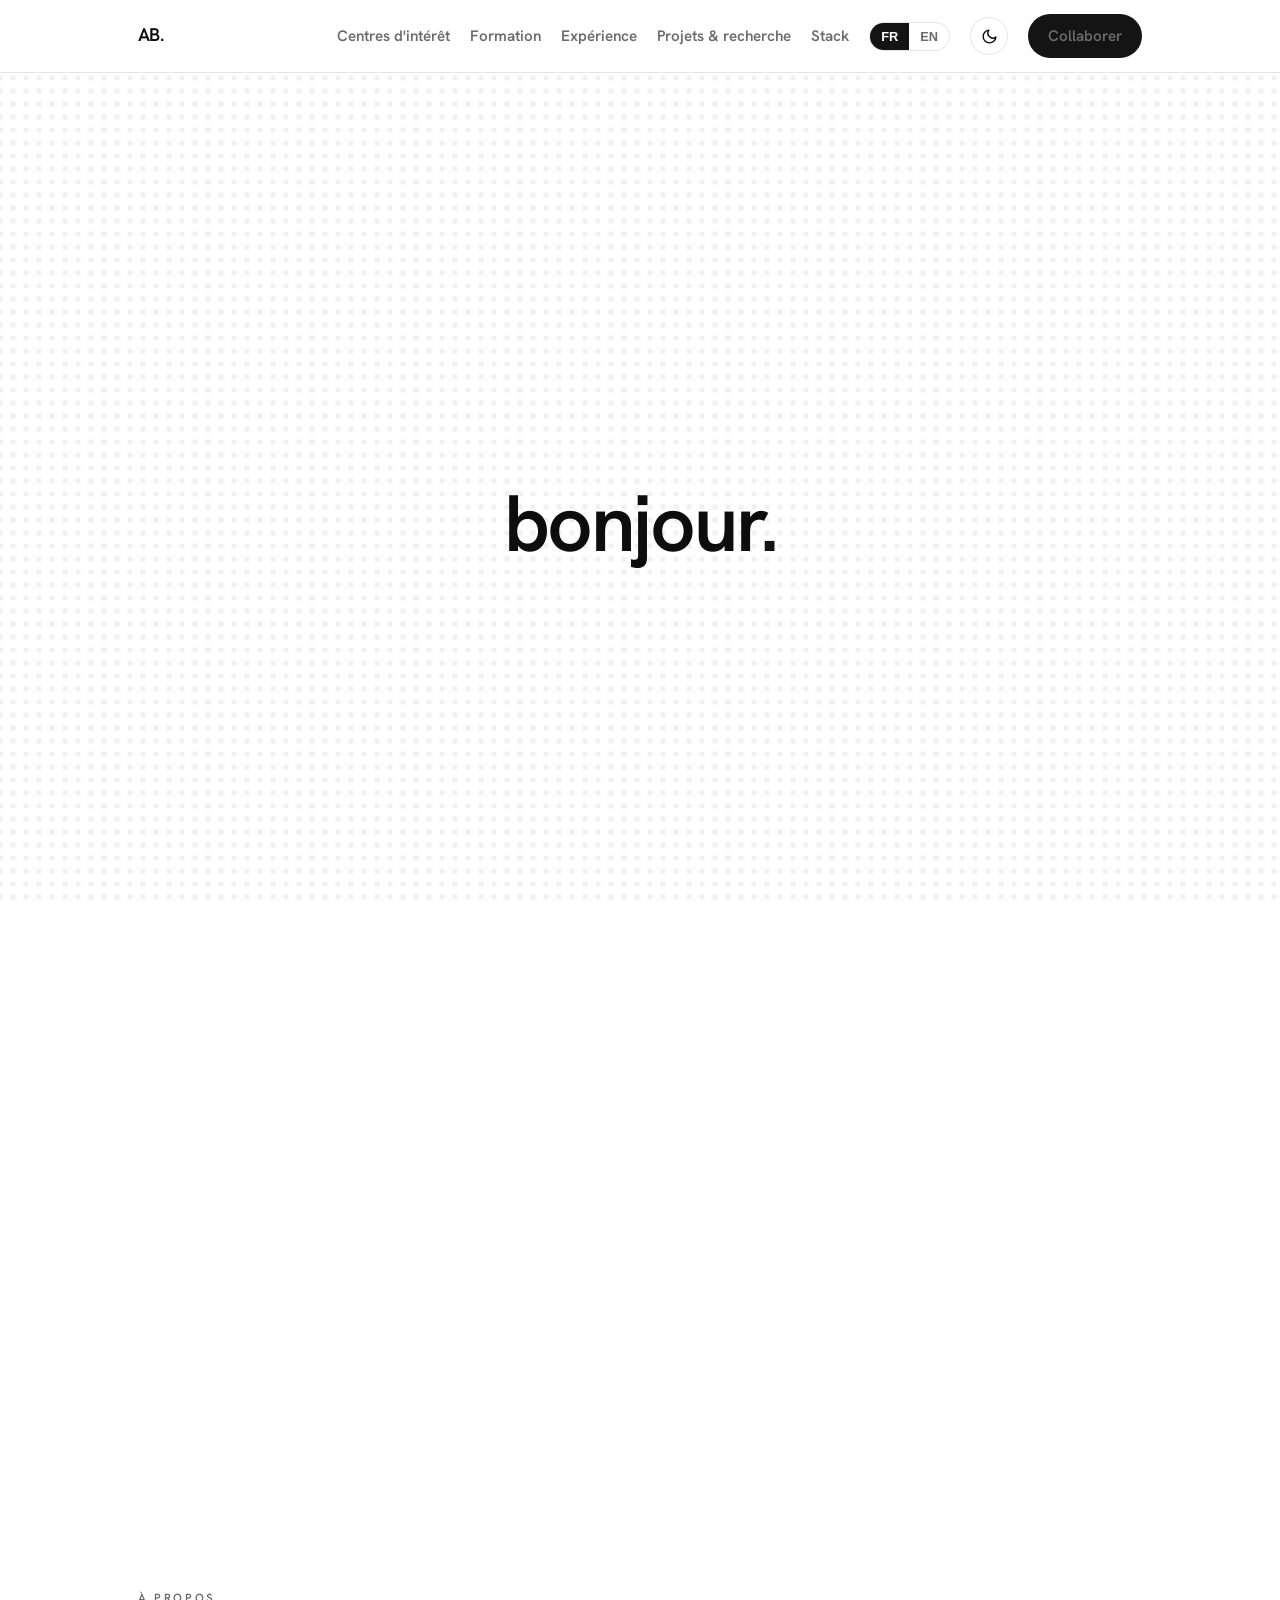
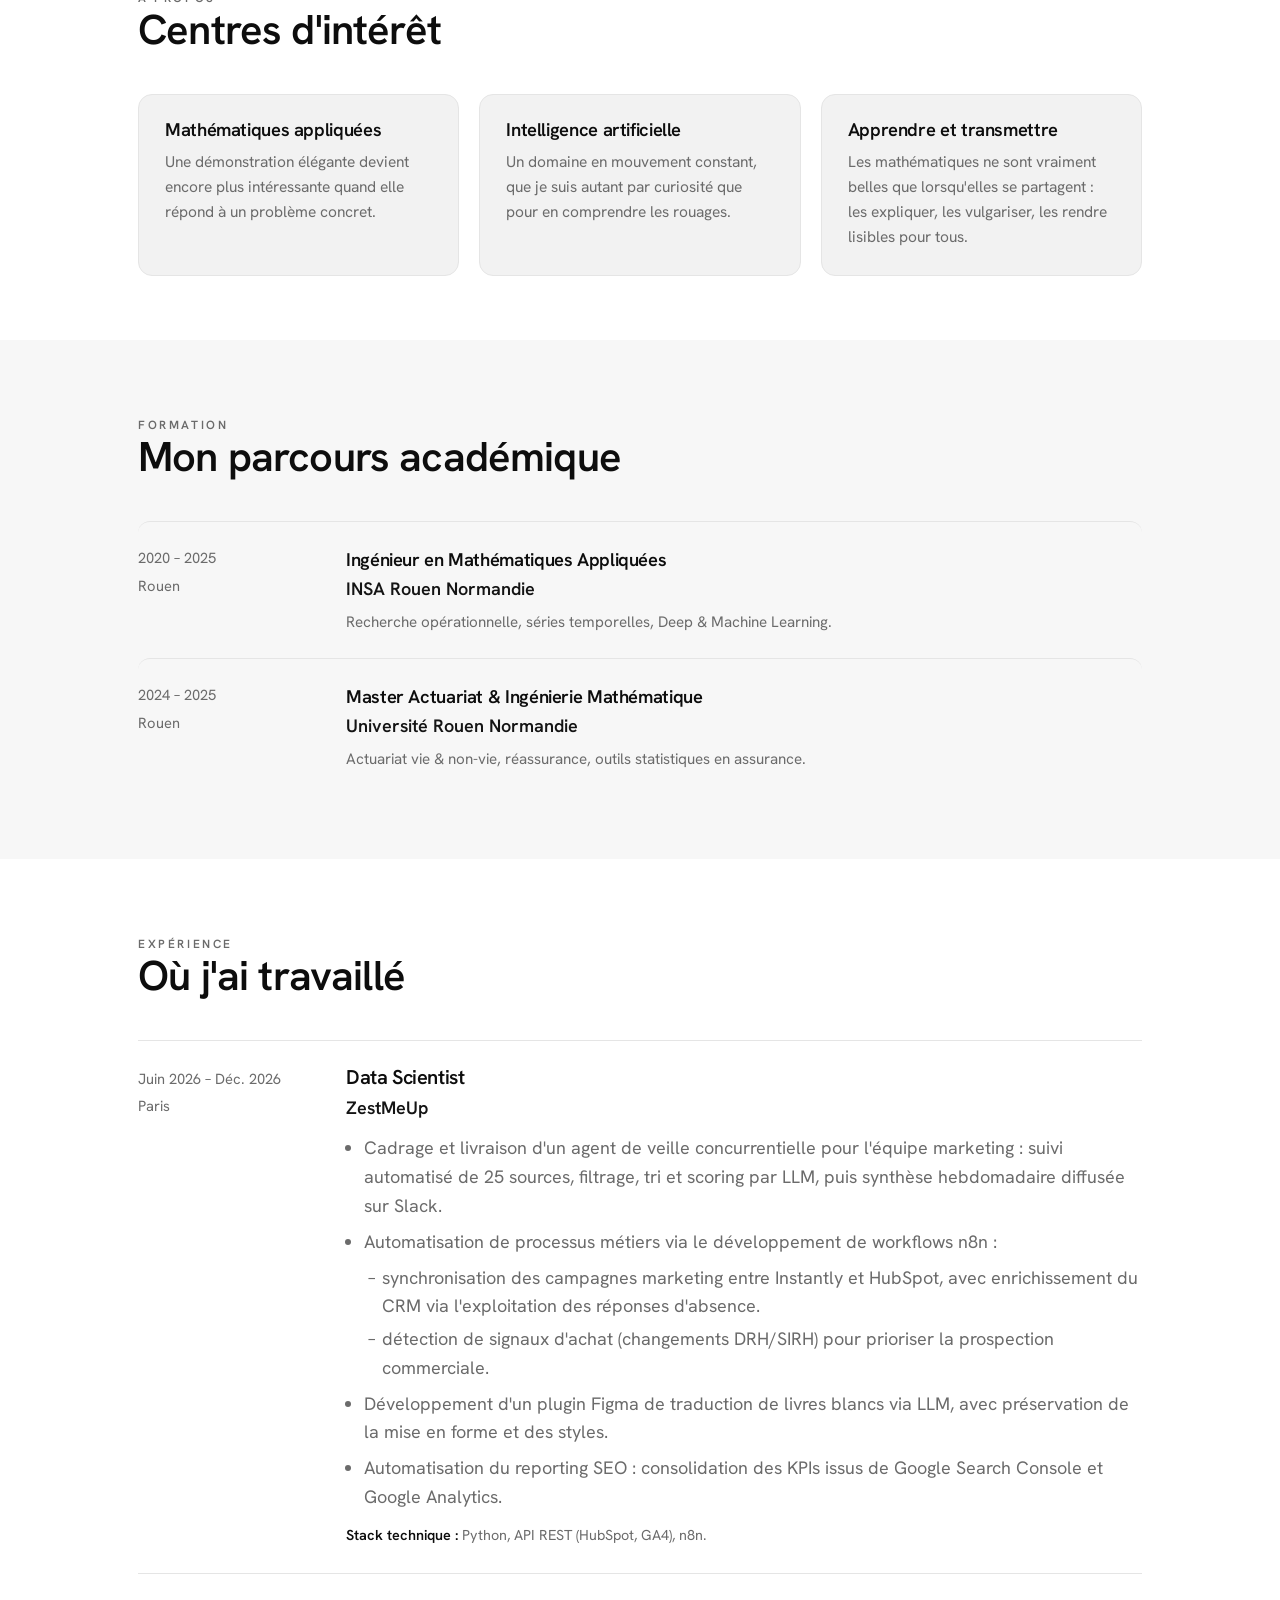
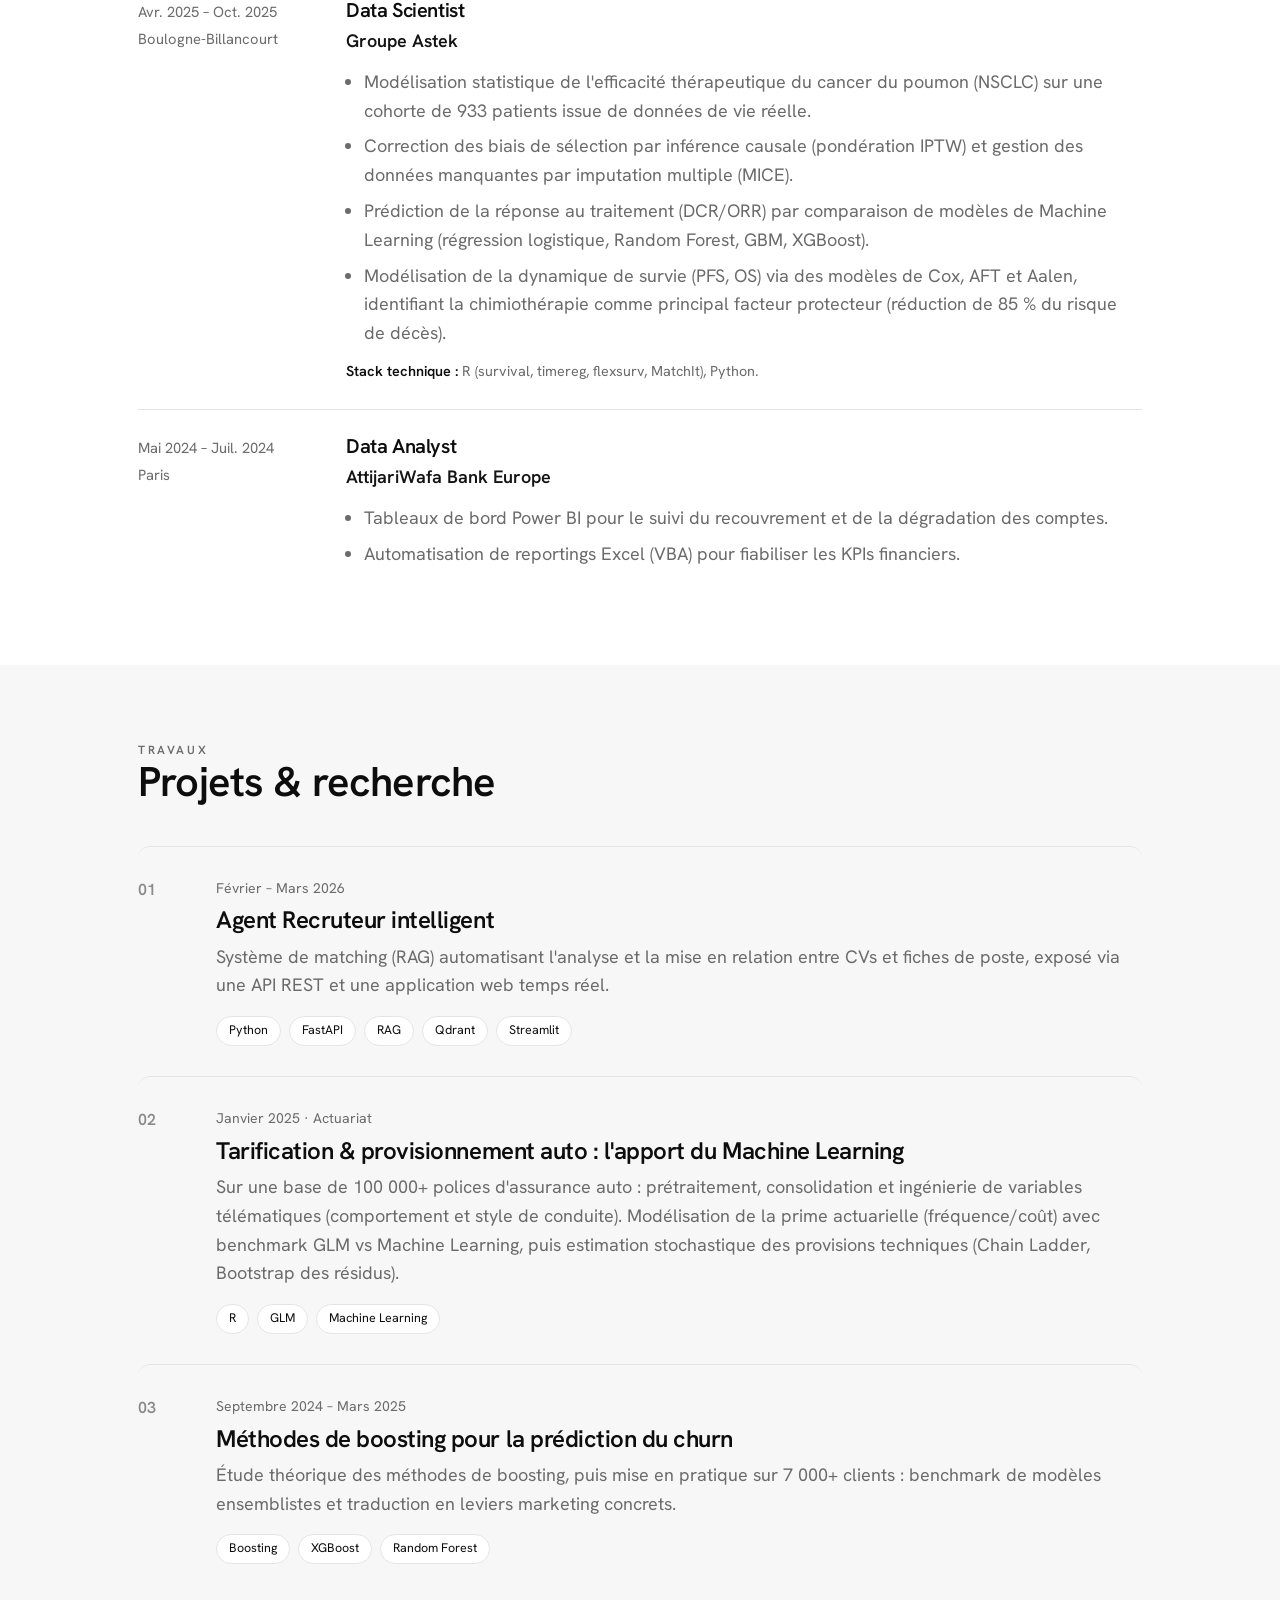
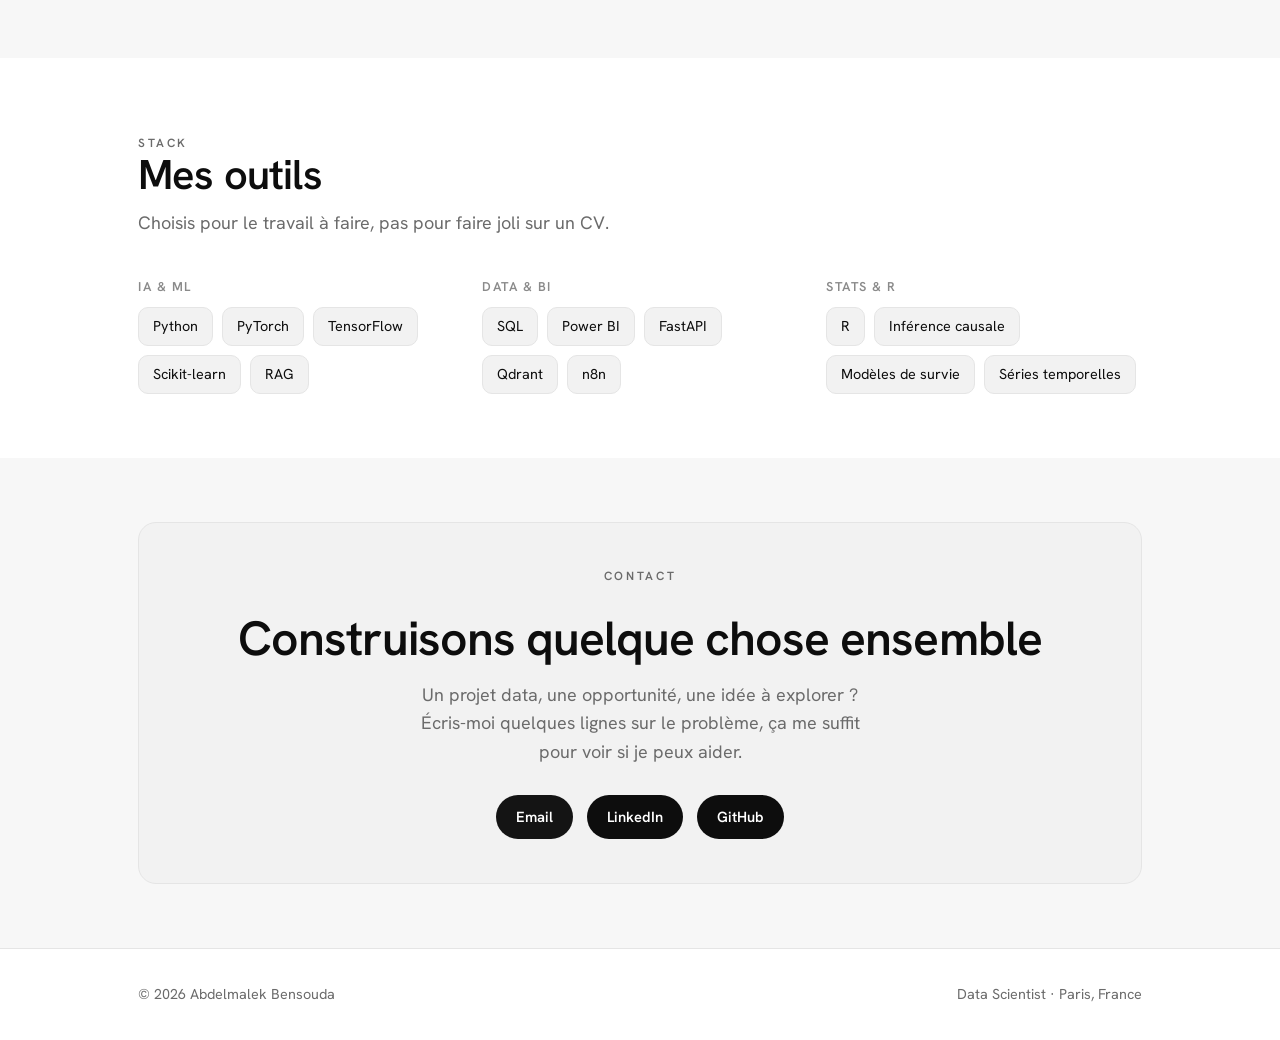
==== commit 17f97f13: "Add files via upload" ====
--- a/index.html
+++ b/index.html
@@ -3,8 +3,9 @@
 <head>
   <meta charset="utf-8">
   <meta name="viewport" content="width=device-width, initial-scale=1">
-  <title>Abdelmalek Bensouda — Data Scientist</title>
+  <title>Abdelmalek Bensouda</title>
   <meta name="description" content="Abdelmalek Bensouda, Data Scientist à Paris. Machine learning en production, pipelines data, inférence causale et automatisation.">
+  <link rel="icon" type="image/svg+xml" href="data:image/svg+xml,<svg xmlns='http://www.w3.org/2000/svg' viewBox='0 0 64 64'><rect width='64' height='64' rx='12' fill='%230B0B0B'/><text x='32' y='38' font-family='Helvetica,Arial,sans-serif' font-size='27' font-weight='700' fill='%23ffffff' text-anchor='middle'>AB.</text></svg>">
   <script>try{var t=localStorage.getItem('theme');if(!t){t=window.matchMedia&&window.matchMedia('(prefers-color-scheme: dark)').matches?'dark':'light';}document.documentElement.setAttribute('data-theme',t);}catch(e){}</script>
   <link rel="preconnect" href="https://fonts.googleapis.com">
   <link rel="preconnect" href="https://fonts.gstatic.com" crossorigin>
@@ -44,7 +45,7 @@
       <div class="layer" id="layer-intro">
         <div class="slide-inner">
           <h1 class="bigname" data-i18n="hero.name">Moi c'est Abdelmalek<b>.</b></h1>
-          <p class="bigrole" data-i18n="hero.pitch">Ingénieur, passionné de mathématiques et de tout ce qui gravite autour.</p>
+          <p class="bigrole" data-i18n="hero.pitch">Ingénieur, curieux de tout ce que les mathématiques permettent de faire.</p>
         </div>
       </div>
     </div>
@@ -61,11 +62,11 @@
         <div class="cards">
           <div class="card" data-reveal>
             <h3 data-i18n="c1.t">Mathématiques appliquées</h3>
-            <p data-i18n="c1.b">Une belle démonstration qui éclaire un problème concret, il n'y a rien de mieux.</p>
+            <p data-i18n="c1.b">Une démonstration élégante devient encore plus intéressante quand elle répond à un problème concret.</p>
           </div>
           <div class="card" data-reveal>
             <h3 data-i18n="c2.t">Intelligence artificielle</h3>
-            <p data-i18n="c2.b">Un domaine en pleine effervescence, que je suis de près, autant pour les nouveautés que pour les mécanismes qui les font tourner.</p>
+            <p data-i18n="c2.b">Un domaine en mouvement constant, que je suis autant par curiosité que pour en comprendre les rouages.</p>
           </div>
           <div class="card" data-reveal>
             <h3 data-i18n="c3.t">Apprendre et transmettre</h3>
@@ -147,6 +148,7 @@
         <a class="project" data-reveal href="#">
           <div class="num">01</div>
           <div>
+            <div class="when" data-i18n="p1.when" style="color:var(--muted);font-size:.88rem;margin-bottom:8px">Février – Mars 2026</div>
             <h3 data-i18n="p1.t">Agent Recruteur intelligent</h3>
             <p data-i18n="p1.b">Système de matching (RAG) automatisant l'analyse et la mise en relation entre CVs et fiches de poste, exposé via une API REST et une application web temps réel.</p>
             <div class="tags">
@@ -171,7 +173,7 @@
         <a class="project" data-reveal href="#">
           <div class="num">03</div>
           <div>
-            <div class="when" data-i18n="r2.when" style="color:var(--muted);font-size:.88rem;margin-bottom:8px">2024–2025 · Machine Learning</div>
+            <div class="when" data-i18n="r2.when" style="color:var(--muted);font-size:.88rem;margin-bottom:8px">Septembre 2024 – Mars 2025</div>
             <h3 data-i18n="r2.t">Méthodes de boosting pour la prédiction du churn</h3>
             <p data-i18n="r2.b">Étude théorique des méthodes de boosting, puis application à la prédiction du désabonnement sur 7 000+ clients : benchmark de modèles ensemblistes traduit en leviers marketing concrets pour réduire l'attrition.</p>
             <div class="tags">
